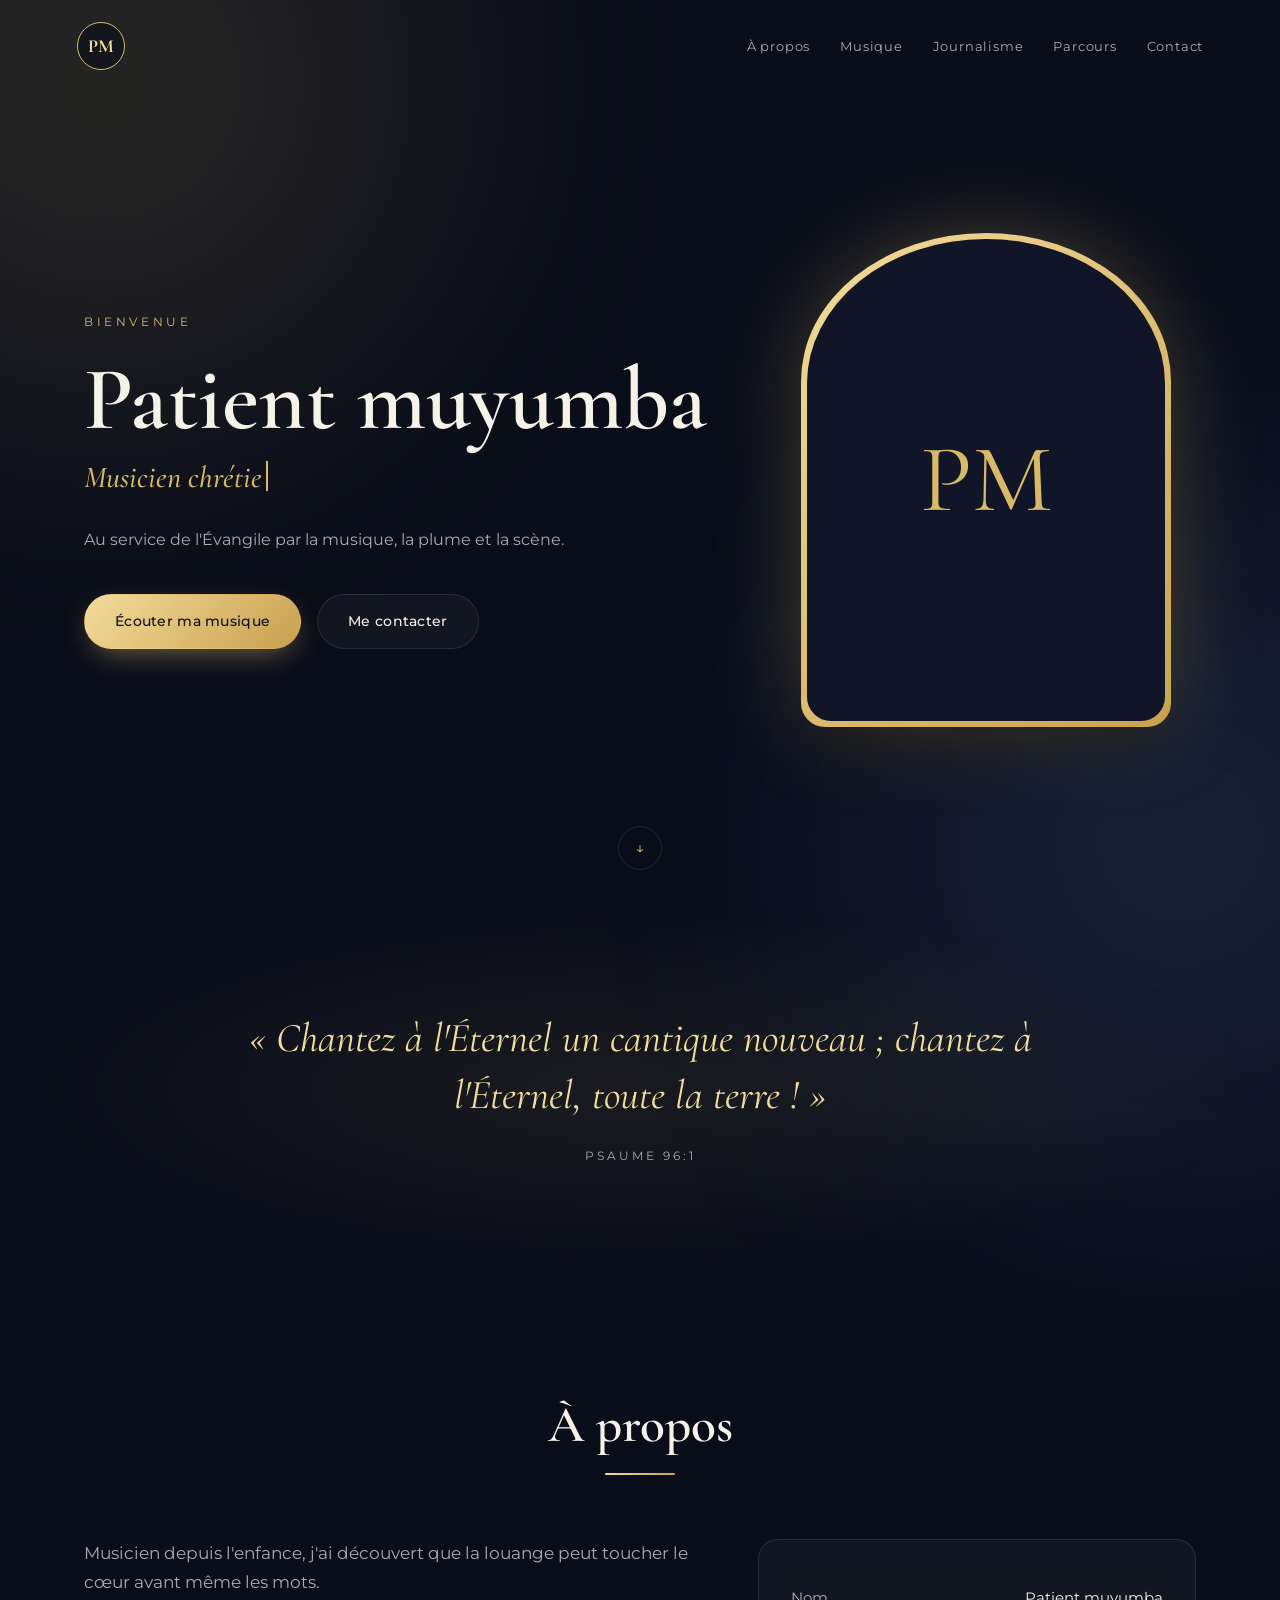
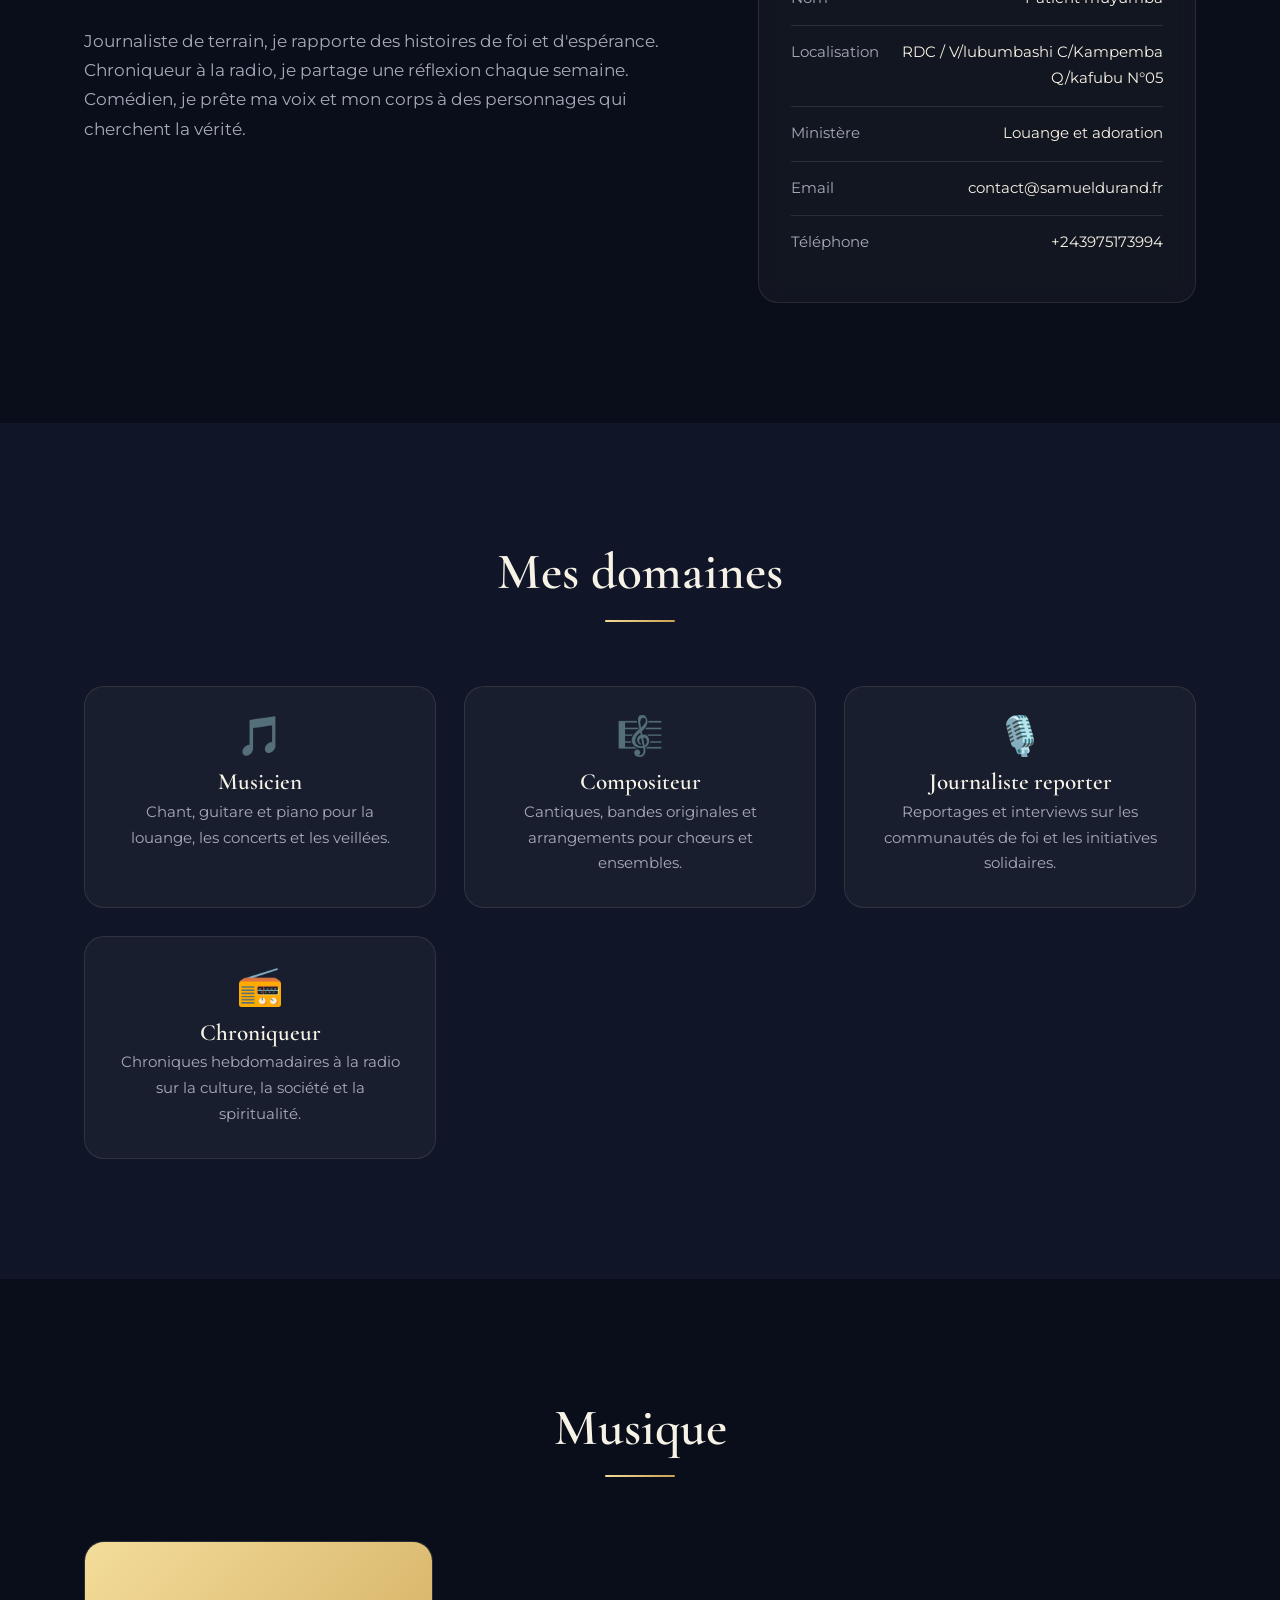
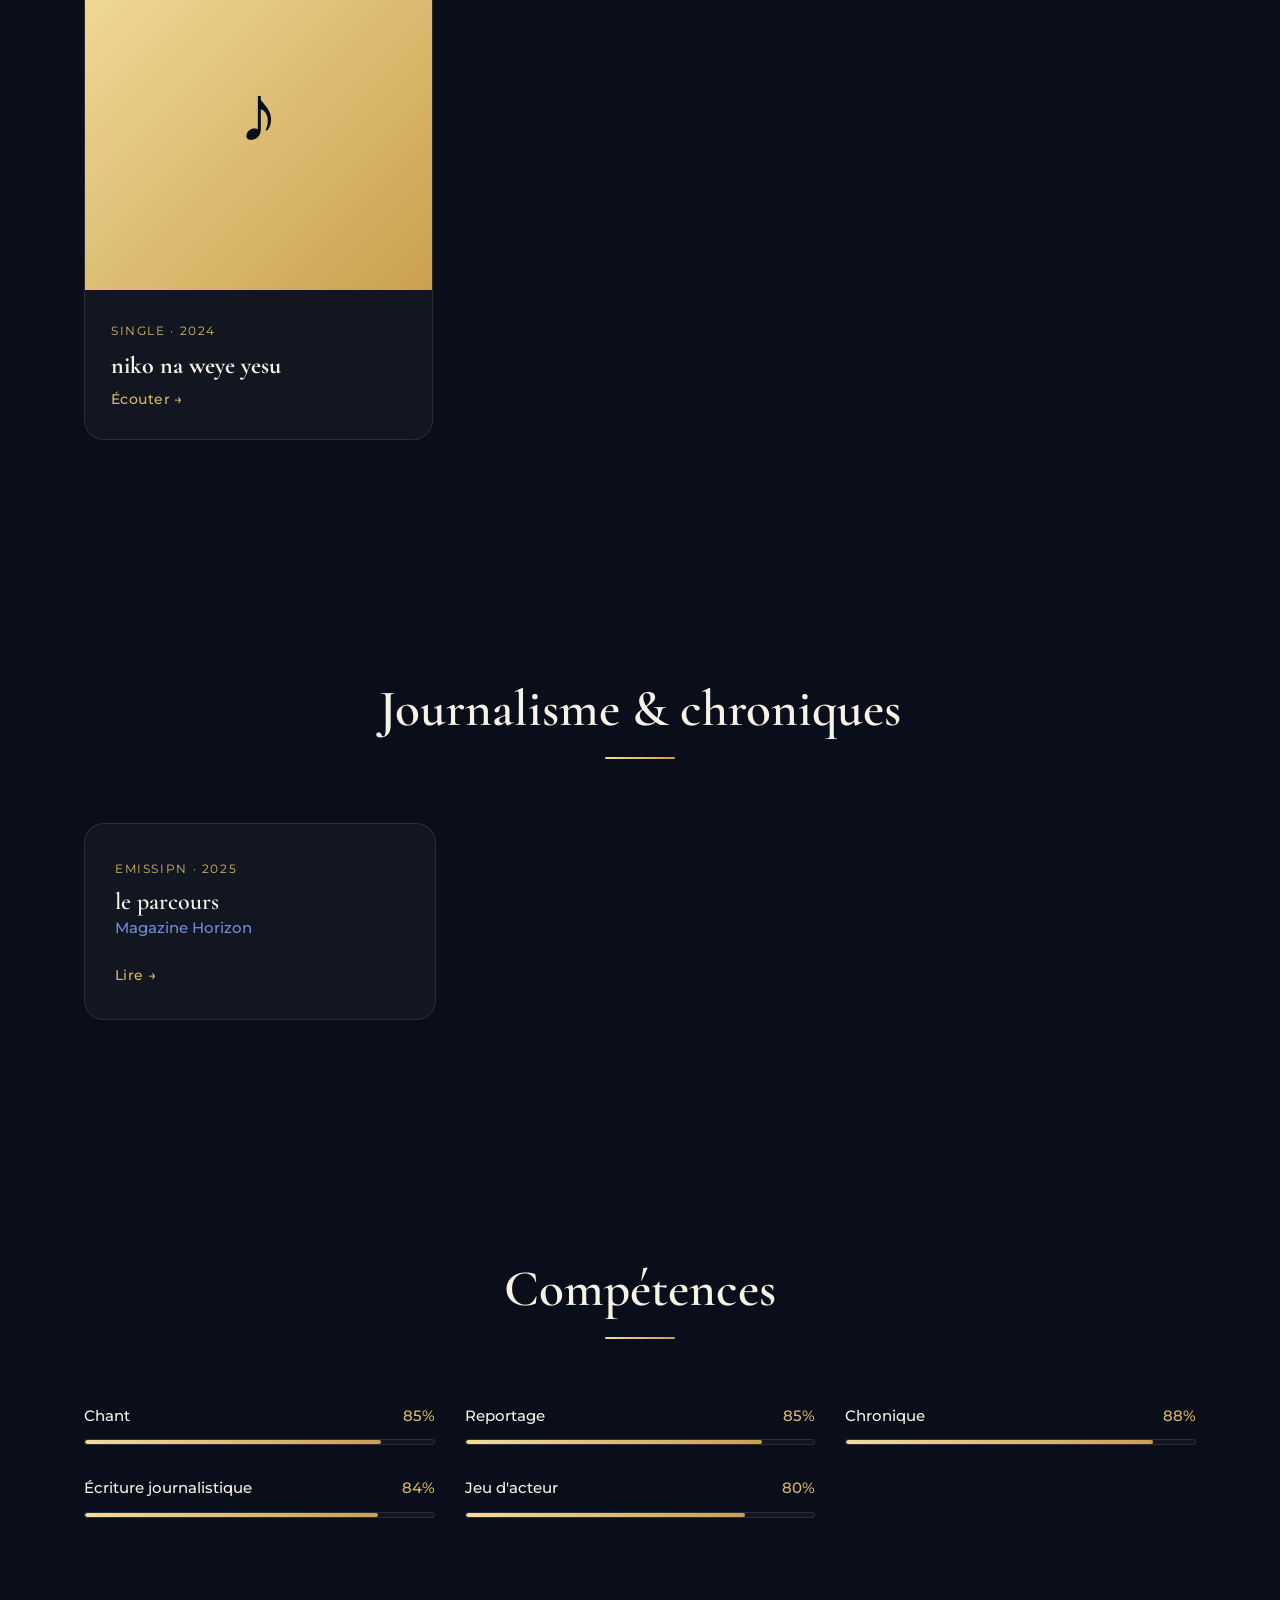
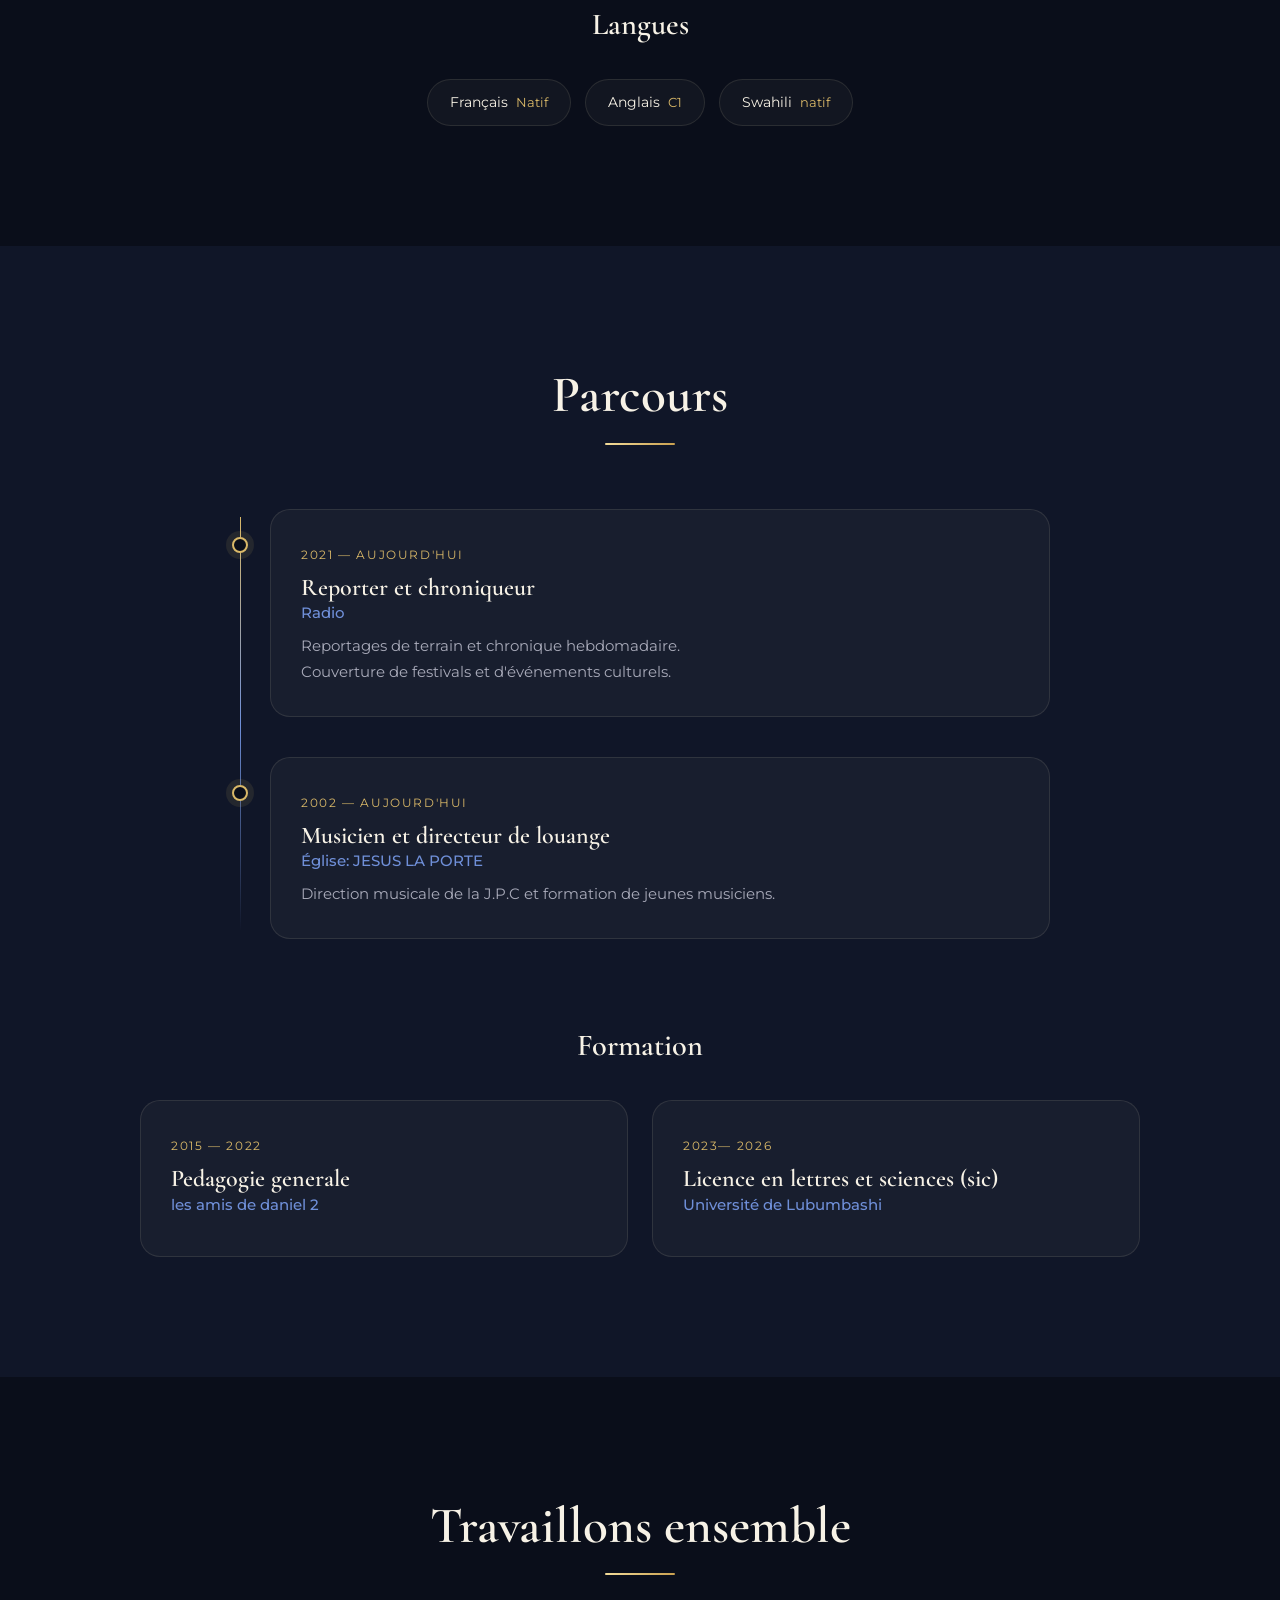
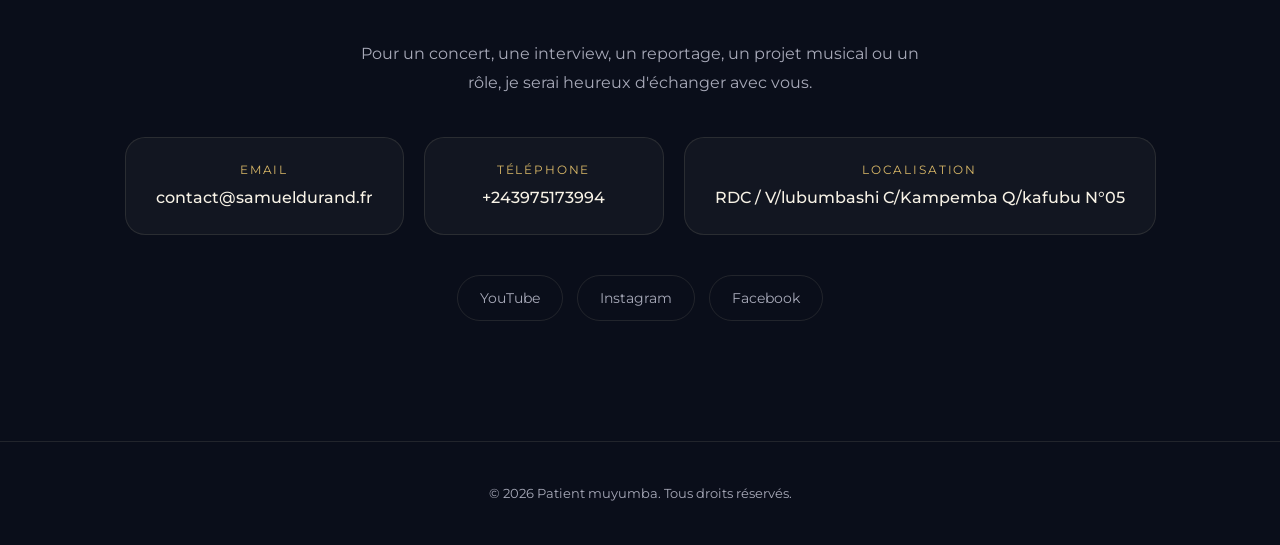
==== index.html @ 28825acd "Rename Iindex.html to index.html" ====
<!DOCTYPE html>
<html lang="fr">
<head>
  <meta charset="UTF-8">
  <meta name="viewport" content="width=device-width, initial-scale=1.0">
  <meta name="description" content="Portfolio — musicien, compositeur, journaliste, chroniqueur et comédien">
  <title>Portfolio</title>
  <link rel="preconnect" href="https://fonts.googleapis.com">
  <link rel="preconnect" href="https://fonts.gstatic.com" crossorigin>
  <link href="https://fonts.googleapis.com/css2?family=Cormorant+Garamond:ital,wght@0,500;0,600;0,700;1,500;1,600&family=Montserrat:wght@300;400;500;600&display=swap" rel="stylesheet">
  <link rel="stylesheet" href="style.css">
</head>
<body>

  <div class="glow g1"></div>
  <div class="glow g2"></div>

  <!-- Navigation -->
  <header class="navbar" id="navbar">
    <a href="#accueil" class="logo" id="logo"></a>
    <nav class="nav-links" id="navLinks">
      <a href="#apropos">À propos</a>
      <a href="#musique">Musique</a>
      <a href="#concerts">Concerts</a>
      <a href="#medias">Journalisme</a>
      <a href="#roles">Cinéma &amp; Théâtre</a>
      <a href="#parcours">Parcours</a>
      <a href="#contact">Contact</a>
    </nav>
    <button class="burger" id="burger" aria-label="Ouvrir le menu"><span></span><span></span></button>
  </header>

  <!-- Accueil -->
  <section class="hero" id="accueil">
    <div class="hero-content reveal">
      <p class="hero-eyebrow">Bienvenue</p>
      <h1 id="heroNom"></h1>
      <h2 class="hero-titre"><span id="heroTitre"></span><span class="cursor"></span></h2>
      <p class="hero-tagline" id="heroTagline"></p>
      <div class="hero-buttons">
        <a href="#musique" class="btn btn-primary">Écouter ma musique</a>
        <a href="#contact" class="btn btn-ghost">Me contacter</a>
        <a id="cvBtn" class="btn btn-ghost" download hidden>Télécharger mon CV</a>
      </div>
    </div>
    <div class="hero-photo reveal" id="heroPhoto"></div>
    <a href="#citation" class="scroll-down" aria-label="Défiler">↓</a>
  </section>

  <!-- Citation -->
  <section class="verse" id="citation">
    <div class="container reveal">
      <p class="verse-text" id="verseText"></p>
      <p class="verse-ref" id="verseRef"></p>
    </div>
  </section>

  <!-- À propos -->
  <section class="section" id="apropos">
    <div class="container">
      <h2 class="section-title reveal">À propos</h2>
      <div class="about-grid">
        <p class="about-text reveal" id="aboutText"></p>
        <div class="about-infos reveal" id="aboutInfos"></div>
      </div>
    </div>
  </section>

  <!-- Domaines -->
  <section class="section alt" id="domaines">
    <div class="container">
      <h2 class="section-title reveal">Mes domaines</h2>
      <div class="grid-cards" id="domainesGrid"></div>
    </div>
  </section>

  <!-- Musique -->
  <section class="section" id="musique">
    <div class="container">
      <h2 class="section-title reveal">Musique</h2>
      <div class="projects-grid" id="albumsGrid"></div>
    </div>
  </section>

  <!-- Concerts -->
  <section class="section alt" id="concerts">
    <div class="container">
      <h2 class="section-title reveal">Concerts &amp; événements</h2>
      <div class="concerts-list" id="concertsList"></div>
    </div>
  </section>

  <!-- Journalisme -->
  <section class="section" id="medias">
    <div class="container">
      <h2 class="section-title reveal">Journalisme &amp; chroniques</h2>
      <div class="grid-cards" id="mediasGrid"></div>
    </div>
  </section>

  <!-- Cinéma & théâtre -->
  <section class="section alt" id="roles">
    <div class="container">
      <h2 class="section-title reveal">Cinéma &amp; théâtre</h2>
      <div class="grid-cards" id="rolesGrid"></div>
    </div>
  </section>

  <!-- Compétences -->
  <section class="section" id="competences">
    <div class="container">
      <h2 class="section-title reveal">Compétences</h2>
      <div class="skills-grid" id="skillsGrid"></div>
      <h3 class="sub-title reveal" id="langTitle">Langues</h3>
      <div class="langues" id="langList"></div>
    </div>
  </section>

  <!-- Parcours -->
  <section class="section alt" id="parcours">
    <div class="container">
      <h2 class="section-title reveal">Parcours</h2>
      <div class="timeline" id="expTimeline"></div>
      <h3 class="sub-title reveal" id="formTitle">Formation</h3>
      <div class="formations" id="formList"></div>
    </div>
  </section>

  <!-- Témoignages -->
  <section class="section" id="temoignages">
    <div class="container">
      <h2 class="section-title reveal">Ils en parlent</h2>
      <div class="quotes" id="quotesGrid"></div>
    </div>
  </section>

  <!-- Contact -->
  <section class="section contact" id="contact">
    <div class="container">
      <h2 class="section-title reveal">Travaillons ensemble</h2>
      <p class="contact-text reveal">Pour un concert, une interview, un reportage, un projet musical ou un rôle, je serai heureux d'échanger avec vous.</p>
      <div class="contact-links reveal" id="contactLinks"></div>
      <div class="socials reveal" id="socialLinks"></div>
    </div>
  </section>

  <footer class="footer"><p id="footerText"></p></footer>

  <script src="data.js"></script>
  <script src="script.js"></script>
</body>
</html>
---- style.css ----
[hidden]{display:none!important}

/* ===== Base ===== */
*{margin:0;padding:0;box-sizing:border-box}

:root{
  --bg:#0a0e1a;
  --bg-2:#101628;
  --surface:rgba(255,248,230,.035);
  --border:rgba(255,240,200,.1);
  --text:#f7f2e6;
  --muted:#a8aab9;
  --gold:#d9b868;
  --gold-2:#f3dc9a;
  --azure:#6f8fd8;
  --grad:linear-gradient(135deg,#f3dc9a,#c9a04f);
  --radius:20px;
  --shadow:0 30px 60px -20px rgba(0,0,0,.7);
  --t:.35s ease;
}

html{scroll-behavior:smooth}
body{
  font-family:'Montserrat',system-ui,sans-serif;
  background:var(--bg);color:var(--text);
  line-height:1.75;font-weight:400;overflow-x:hidden;
  -webkit-font-smoothing:antialiased;
}
h1,h2,h3,h4{font-family:'Cormorant Garamond',serif;font-weight:700;line-height:1.15}
a{color:inherit;text-decoration:none}
img{max-width:100%;display:block}

/* ===== Apparition au scroll ===== */
.reveal{
  opacity:0;transform:translateY(40px);
  transition:opacity .9s cubic-bezier(.22,1,.36,1),transform .9s cubic-bezier(.22,1,.36,1);
}
.reveal.visible{opacity:1;transform:none}

.container{max-width:1160px;margin:0 auto;padding:0 24px}
.section{padding:120px 0;position:relative}
.section.alt{background:var(--bg-2)}
.section-title{
  font-size:clamp(2.2rem,4vw,3.2rem);font-weight:600;
  text-align:center;margin-bottom:64px;
}
.section-title::after{
  content:'';display:block;width:70px;height:2px;
  background:var(--grad);margin:18px auto 0;border-radius:99px;
}
.sub-title{font-size:1.9rem;font-weight:600;margin:90px 0 36px;text-align:center}
.muted{color:var(--muted)}

/* ===== Boutons ===== */
.btn{
  display:inline-flex;align-items:center;gap:8px;
  padding:14px 30px;border-radius:999px;
  font-weight:500;font-size:.9rem;letter-spacing:.02em;
  border:1px solid transparent;cursor:pointer;transition:var(--t);
}
.btn-primary{background:var(--grad);color:#0a0e1a;box-shadow:0 10px 30px -10px rgba(217,184,104,.6)}
.btn-primary:hover{transform:translateY(-3px);box-shadow:0 16px 40px -10px rgba(217,184,104,.8)}
.btn-ghost{border-color:var(--border);background:var(--surface);backdrop-filter:blur(8px)}
.btn-ghost:hover{border-color:var(--gold);color:var(--gold);transform:translateY(-3px)}

/* ===== Lumières de fond ===== */
.glow{
  position:fixed;width:600px;height:600px;border-radius:50%;
  filter:blur(140px);opacity:.16;z-index:-1;pointer-events:none;
  animation:drift 20s ease-in-out infinite alternate;
}
.g1{background:var(--gold);top:-220px;left:-200px}
.g2{background:var(--azure);bottom:-240px;right:-200px;animation-delay:-10s}

/* ===== Navigation ===== */
.navbar{
  position:fixed;top:0;left:0;right:0;z-index:100;
  display:flex;justify-content:space-between;align-items:center;
  padding:22px 6%;transition:var(--t);
}
.navbar.scrolled{
  background:rgba(10,14,26,.88);backdrop-filter:blur(10px);
  padding:14px 6%;border-bottom:1px solid var(--border);
}
.logo{
  width:48px;height:48px;border-radius:50%;
  border:1px solid var(--gold);display:grid;place-items:center;
  font-family:'Cormorant Garamond',serif;font-weight:700;
  color:var(--gold-2);font-size:1.15rem;background:rgba(10,14,26,.6);
}
.nav-links{display:flex;gap:30px}
.nav-links a{
  font-size:.82rem;letter-spacing:.06em;color:var(--muted);position:relative;transition:color var(--t);
}
.nav-links a::after{
  content:'';position:absolute;left:0;bottom:-6px;width:0;height:1px;
  background:var(--grad);transition:width var(--t);
}
.nav-links a:hover,.nav-links a.active{color:var(--text)}
.nav-links a:hover::after,.nav-links a.active::after{width:100%}

.burger{
  display:none;background:none;border:0;cursor:pointer;
  width:30px;height:22px;flex-direction:column;justify-content:space-between;
}
.burger span{display:block;height:2px;background:var(--text);border-radius:2px;transition:var(--t)}
.burger.active span:nth-child(1){transform:translateY(10px) rotate(45deg)}
.burger.active span:nth-child(2){transform:translateY(-10px) rotate(-45deg)}

/* ===== Accueil ===== */
.hero{
  min-height:100vh;max-width:1160px;margin:0 auto;
  padding:140px 24px 80px;
  display:grid;grid-template-columns:1.2fr .8fr;align-items:center;gap:60px;position:relative;
}
.hero-eyebrow{
  color:var(--gold);letter-spacing:.3em;text-transform:uppercase;
  font-size:.75rem;margin-bottom:16px;
}
.hero h1{font-size:clamp(3.2rem,7vw,5.8rem);font-weight:600;margin-bottom:10px}
.hero-titre{
  font-family:'Cormorant Garamond',serif;font-style:italic;font-weight:500;
  font-size:clamp(1.3rem,2.6vw,1.9rem);color:var(--gold);
  min-height:1.4em;margin-bottom:22px;
}
.cursor{
  display:inline-block;width:2px;height:1em;margin-left:4px;
  background:var(--gold);vertical-align:-.15em;animation:blink 1s steps(1) infinite;
}
.hero-tagline{color:var(--muted);max-width:520px;margin-bottom:40px;font-size:1.02rem}
.hero-buttons{display:flex;gap:16px;flex-wrap:wrap}

.hero-photo{display:flex;justify-content:center}
.photo-ring{
  width:min(370px,80vw);aspect-ratio:3/4;
  border-radius:50% 50% 24px 24px / 30% 30% 24px 24px;
  padding:6px;background:var(--grad);
  box-shadow:0 0 90px -10px rgba(217,184,104,.35),var(--shadow);
  animation:float 7s ease-in-out infinite;
}
.photo-ring img,.photo-initials{width:100%;height:100%;border-radius:inherit;object-fit:cover}
.photo-initials{
  background:var(--bg-2);display:grid;place-items:center;
  font-family:'Cormorant Garamond',serif;font-size:6rem;color:var(--gold);
}

.scroll-down{
  position:absolute;bottom:30px;left:50%;transform:translateX(-50%);
  width:44px;height:44px;border:1px solid var(--border);border-radius:50%;
  display:grid;place-items:center;color:var(--gold);animation:bounce 2s infinite;
}

/* ===== Citation ===== */
.verse{
  padding:110px 0;text-align:center;
  background:radial-gradient(ellipse at center,rgba(217,184,104,.08),transparent 70%);
}
.verse-text{
  font-family:'Cormorant Garamond',serif;font-style:italic;
  font-size:clamp(1.7rem,3.2vw,2.6rem);line-height:1.4;
  max-width:820px;margin:0 auto 20px;color:var(--gold-2);
}
.verse-ref{letter-spacing:.25em;text-transform:uppercase;font-size:.75rem;color:var(--muted)}

/* ===== À propos ===== */
.about-grid{display:grid;grid-template-columns:1.4fr 1fr;gap:60px;align-items:start}
.about-text{font-size:1.05rem;color:var(--muted);white-space:pre-line}
.about-infos{
  background:var(--surface);border:1px solid var(--border);
  border-radius:var(--radius);padding:32px;backdrop-filter:blur(10px);
}
.info-row{
  display:flex;justify-content:space-between;gap:16px;
  padding:14px 0;border-bottom:1px solid var(--border);font-size:.92rem;
}
.info-row:last-child{border-bottom:0}
.info-row span:first-child{color:var(--muted)}
.info-row span:last-child{text-align:right;word-break:break-word}

/* ===== Cartes génériques ===== */
.grid-cards{display:grid;grid-template-columns:repeat(auto-fill,minmax(290px,1fr));gap:28px}
.card{
  background:var(--surface);border:1px solid var(--border);
  border-radius:var(--radius);padding:30px;transition:var(--t);overflow:hidden;
}
.card:hover{border-color:rgba(217,184,104,.4);transform:translateY(-4px)}
.card h3{font-size:1.5rem;margin:6px 0 4px;font-weight:600}
.card h4{font-family:'Montserrat',sans-serif;font-weight:500;color:var(--azure);font-size:.92rem;margin-bottom:12px}
.card p{color:var(--muted);white-space:pre-line;font-size:.92rem}
.period{
  display:inline-block;font-size:.72rem;letter-spacing:.14em;
  text-transform:uppercase;color:var(--gold);
}

/* Domaines */
.domain{text-align:center}
.domain .icon{font-size:2.4rem;margin-bottom:14px;line-height:1}
.domain h3{font-size:1.45rem}

/* Médias */
.media-img{margin:-30px -30px 22px;aspect-ratio:16/9;overflow:hidden}
.media-img img{width:100%;height:100%;object-fit:cover;transition:transform .6s ease}
.card:hover .media-img img{transform:scale(1.05)}
.card .project-link{display:inline-block;margin-top:14px}

/* ===== Musique (albums) ===== */
.projects-grid{display:grid;grid-template-columns:repeat(auto-fill,minmax(300px,1fr));gap:32px}
.project-card{
  background:var(--surface);border:1px solid var(--border);
  border-radius:var(--radius);overflow:hidden;transition:var(--t);
}
.project-card:hover{transform:translateY(-8px);box-shadow:var(--shadow);border-color:rgba(217,184,104,.35)}
.project-img{aspect-ratio:1/1;overflow:hidden;background:var(--bg-2)}
.project-img img{width:100%;height:100%;object-fit:cover;transition:transform .6s ease}
.project-card:hover .project-img img{transform:scale(1.06)}
.project-img.placeholder{display:grid;place-items:center;background:var(--grad)}
.project-img.placeholder span{font-family:'Cormorant Garamond',serif;font-size:5rem;color:#0a0e1a}
.project-body{padding:26px}
.project-body h3{font-size:1.5rem;margin:8px 0 6px}
.project-body .muted{font-size:.85rem}
.project-link{color:var(--gold);font-weight:500;font-size:.88rem;letter-spacing:.03em;transition:letter-spacing var(--t)}
.project-link:hover{letter-spacing:.08em}
audio{width:100%;height:44px;margin-top:16px;border-radius:999px;color-scheme:dark}

/* ===== Concerts ===== */
.concerts-list{max-width:860px;margin:0 auto}
.concert{
  display:flex;align-items:center;gap:28px;
  padding:26px 32px;margin-bottom:18px;
  background:var(--surface);border:1px solid var(--border);
  border-radius:var(--radius);transition:var(--t);
}
.concert:hover{border-color:var(--gold);transform:translateX(6px)}
.concert-date{
  min-width:160px;font-family:'Cormorant Garamond',serif;
  font-size:1.5rem;font-weight:600;color:var(--gold);
}
.concert h3{font-size:1.45rem;margin-bottom:2px}
.concert p{font-size:.92rem}

/* ===== Compétences ===== */
.skills-grid{display:grid;grid-template-columns:repeat(auto-fit,minmax(260px,1fr));gap:30px}
.skill-head{display:flex;justify-content:space-between;margin-bottom:10px;font-weight:500;font-size:.95rem}
.skill-head span:last-child{color:var(--gold)}
.skill-bar{height:6px;background:var(--surface);border:1px solid var(--border);border-radius:99px;overflow:hidden}
.skill-bar span{
  display:block;height:100%;width:0;background:var(--grad);border-radius:99px;
  transition:width 1.4s cubic-bezier(.22,1,.36,1) .2s;
}
.skill.visible .skill-bar span{width:var(--w)}

.langues{display:flex;flex-wrap:wrap;justify-content:center;gap:14px}
.chip{
  padding:10px 22px;border:1px solid var(--border);border-radius:999px;
  background:var(--surface);font-size:.9rem;
}
.chip small{color:var(--gold);margin-left:8px;font-size:.8rem}

/* ===== Parcours ===== */
.timeline{position:relative;max-width:820px;margin:0 auto;padding-left:40px}
.timeline::before{
  content:'';position:absolute;left:10px;top:8px;bottom:8px;width:1px;
  background:linear-gradient(var(--gold),var(--azure),transparent);
}
.timeline-item{position:relative;margin-bottom:40px}
.timeline-item .dot{
  position:absolute;left:-38px;top:28px;width:16px;height:16px;border-radius:50%;
  background:var(--bg);border:2px solid var(--gold);
  box-shadow:0 0 0 6px rgba(217,184,104,.1);
}
.formations{display:grid;grid-template-columns:repeat(auto-fit,minmax(300px,1fr));gap:24px;max-width:1000px;margin:0 auto}

/* ===== Témoignages ===== */
.quotes{display:grid;grid-template-columns:repeat(auto-fit,minmax(300px,1fr));gap:28px}
.quote{
  position:relative;padding:44px 34px 30px;
  background:var(--surface);border:1px solid var(--border);border-radius:var(--radius);
}
.quote::before{
  content:'“';position:absolute;top:-6px;left:26px;
  font-family:'Cormorant Garamond',serif;font-size:5.5rem;line-height:1;color:var(--gold);opacity:.6;
}
.quote p{font-family:'Cormorant Garamond',serif;font-style:italic;font-size:1.2rem;line-height:1.5;margin-bottom:16px}
.quote span{color:var(--gold);font-size:.78rem;letter-spacing:.14em;text-transform:uppercase}

/* ===== Contact ===== */
.contact{text-align:center}
.contact-text{color:var(--muted);max-width:580px;margin:0 auto 40px;font-size:1.02rem}
.contact-links{display:flex;justify-content:center;gap:20px;flex-wrap:wrap;margin-bottom:40px}
.contact-item{
  background:var(--surface);border:1px solid var(--border);border-radius:var(--radius);
  padding:22px 30px;min-width:240px;transition:var(--t);
}
.contact-item:hover{border-color:var(--gold);transform:translateY(-4px)}
.ci-label{
  display:block;font-size:.72rem;text-transform:uppercase;
  letter-spacing:.16em;color:var(--gold);margin-bottom:4px;
}
.contact-item a,.contact-item .val{font-weight:500;word-break:break-word}
.socials{display:flex;justify-content:center;gap:14px;flex-wrap:wrap}
.social{
  padding:10px 22px;border-radius:999px;border:1px solid var(--border);
  font-size:.86rem;color:var(--muted);transition:var(--t);
}
.social:hover{color:#0a0e1a;background:var(--grad);border-color:transparent}

.footer{
  text-align:center;padding:40px 24px;border-top:1px solid var(--border);
  color:var(--muted);font-size:.84rem;
}

/* ===== Animations ===== */
@keyframes float{0%,100%{transform:translateY(0)}50%{transform:translateY(-14px)}}
@keyframes drift{to{transform:translate(120px,80px) scale(1.15)}}
@keyframes bounce{0%,100%{transform:translate(-50%,0)}50%{transform:translate(-50%,8px)}}
@keyframes blink{50%{opacity:0}}

/* ===== Responsive ===== */
@media (max-width:900px){
  .hero{grid-template-columns:1fr;text-align:center;padding-top:120px;gap:40px}
  .hero-tagline{margin-left:auto;margin-right:auto}
  .hero-buttons{justify-content:center}
  .about-grid{grid-template-columns:1fr}
  .scroll-down{display:none}
}

@media (max-width:760px){
  .burger{display:flex}
  .nav-links{
    position:fixed;inset:0;background:rgba(10,14,26,.97);
    flex-direction:column;justify-content:center;align-items:center;gap:36px;
    transform:translateX(100%);transition:transform .5s ease;
  }
  .nav-links.open{transform:none}
  .nav-links a{font-size:1.3rem;color:var(--text)}
  .section{padding:90px 0}
  .timeline{padding-left:30px}
  .timeline::before{left:8px}
  .timeline-item .dot{left:-30px}
  .about-infos{padding:24px}
  .card{padding:24px}
  .media-img{margin:-24px -24px 20px}
  .concert{flex-direction:column;align-items:flex-start;gap:8px;padding:24px}
  .concert-date{min-width:0}
}

@media (prefers-reduced-motion:reduce){
  *{animation:none!important;transition:none!important}
  .reveal{opacity:1;transform:none}
}
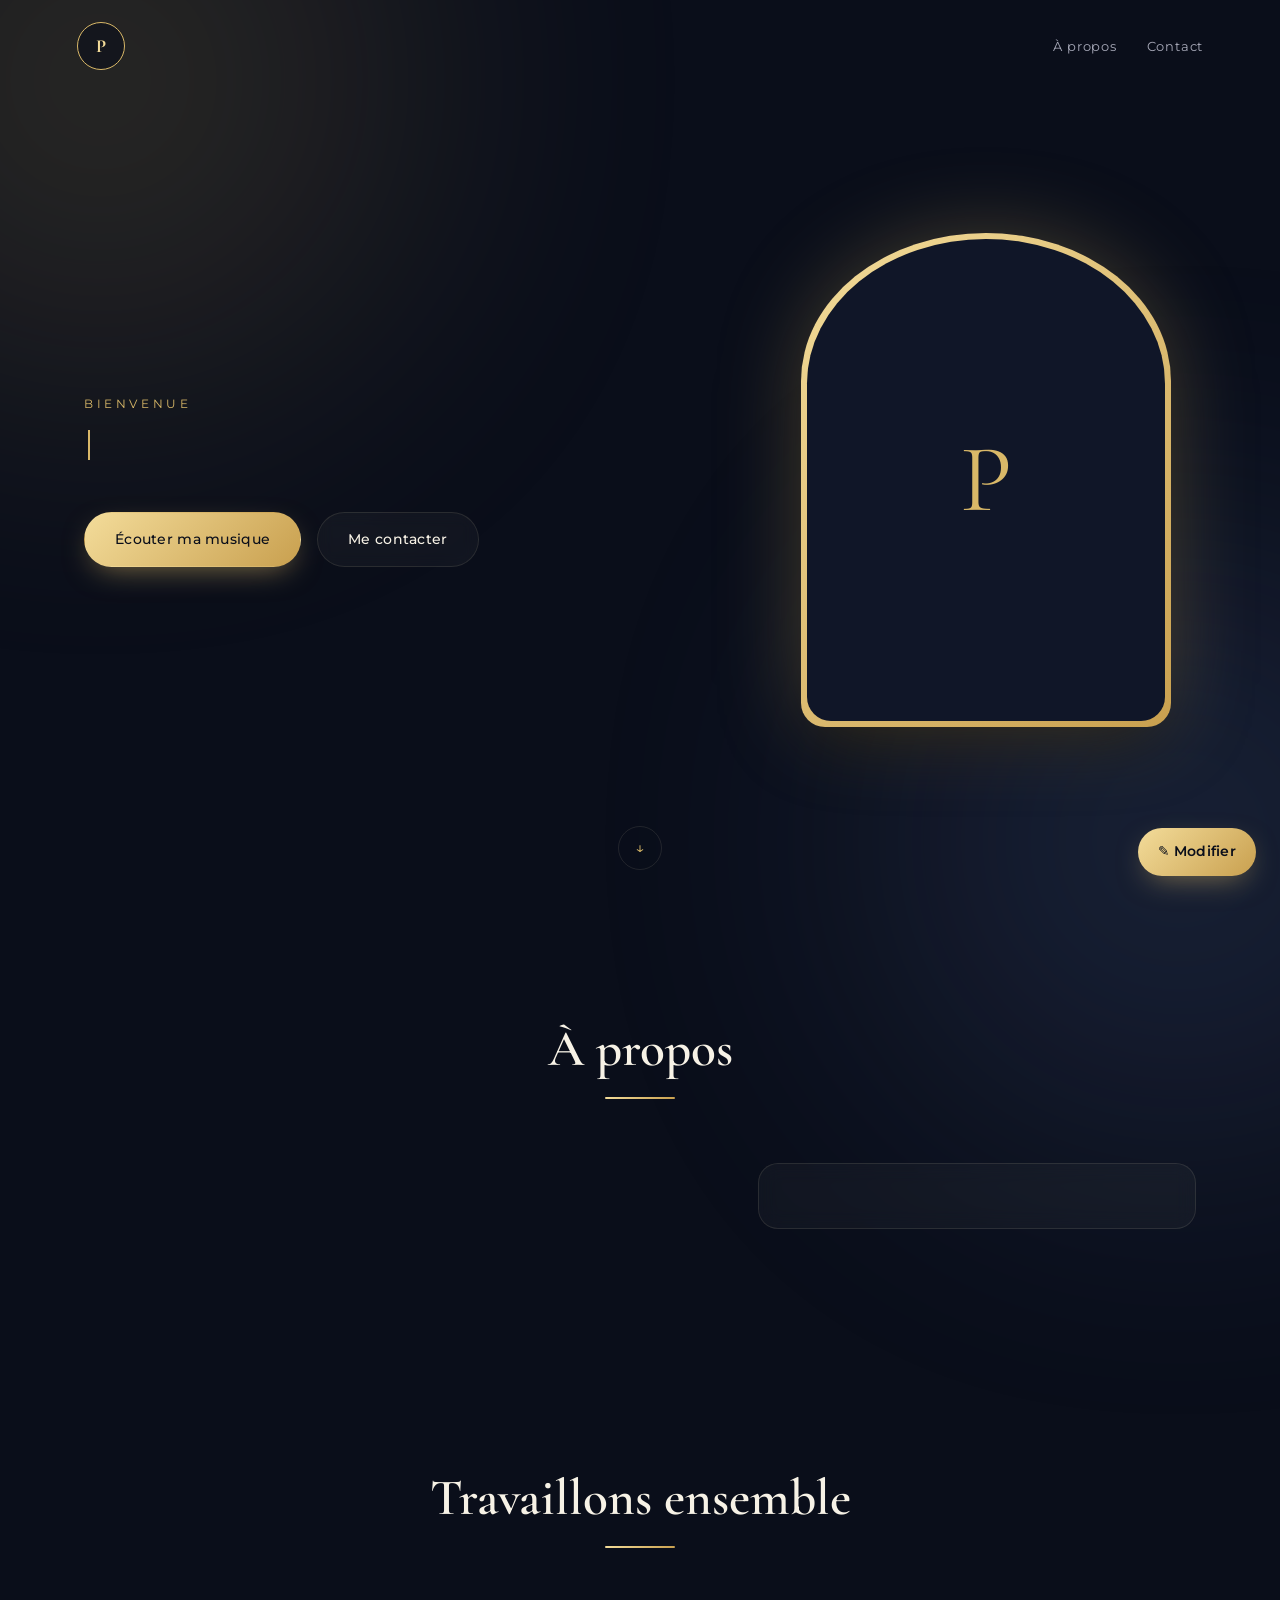
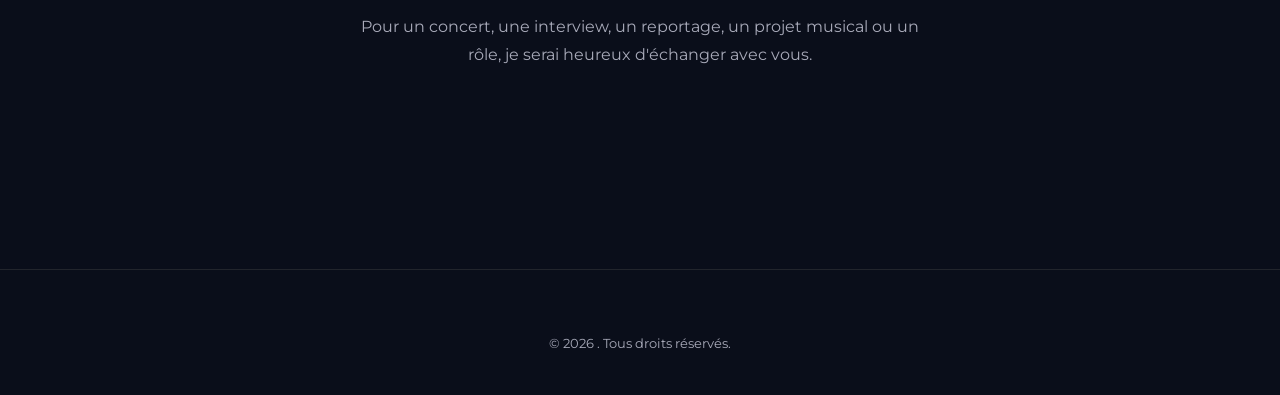
==== commit 6c5f660c: "Update print statement from 'Hello' to 'Goodbye'" ====
--- a/index.html
+++ b/index.html
@@ -3,12 +3,339 @@
 <head>
   <meta charset="UTF-8">
   <meta name="viewport" content="width=device-width, initial-scale=1.0">
-  <meta name="description" content="Portfolio — musicien, compositeur, journaliste, chroniqueur et comédien">
+  <meta name="description" content="Portfolio : musicien, compositeur, journaliste, chroniqueur et comédien">
   <title>Portfolio</title>
   <link rel="preconnect" href="https://fonts.googleapis.com">
   <link rel="preconnect" href="https://fonts.gstatic.com" crossorigin>
   <link href="https://fonts.googleapis.com/css2?family=Cormorant+Garamond:ital,wght@0,500;0,600;0,700;1,500;1,600&family=Montserrat:wght@300;400;500;600&display=swap" rel="stylesheet">
-  <link rel="stylesheet" href="style.css">
+  <style>
+    [hidden]{display:none!important}
+    *{margin:0;padding:0;box-sizing:border-box}
+
+    :root{
+      --bg:#0a0e1a;
+      --bg-2:#101628;
+      --surface:rgba(255,248,230,.035);
+      --border:rgba(255,240,200,.1);
+      --text:#f7f2e6;
+      --muted:#a8aab9;
+      --gold:#d9b868;
+      --gold-2:#f3dc9a;
+      --azure:#6f8fd8;
+      --grad:linear-gradient(135deg,#f3dc9a,#c9a04f);
+      --radius:20px;
+      --shadow:0 30px 60px -20px rgba(0,0,0,.7);
+      --t:.35s ease;
+    }
+
+    html{scroll-behavior:smooth}
+    body{
+      font-family:'Montserrat',system-ui,sans-serif;
+      background:var(--bg);color:var(--text);
+      line-height:1.75;font-weight:400;overflow-x:hidden;
+      -webkit-font-smoothing:antialiased;
+    }
+    h1,h2,h3,h4{font-family:'Cormorant Garamond',serif;font-weight:700;line-height:1.15}
+    a{color:inherit;text-decoration:none}
+    img{max-width:100%;display:block}
+
+    /* Apparition au scroll */
+    .reveal{
+      opacity:0;transform:translateY(40px);
+      transition:opacity .9s cubic-bezier(.22,1,.36,1),transform .9s cubic-bezier(.22,1,.36,1);
+    }
+    .reveal.visible{opacity:1;transform:none}
+
+    .container{max-width:1160px;margin:0 auto;padding:0 24px}
+    .section{padding:120px 0;position:relative}
+    .section.alt{background:var(--bg-2)}
+    .section-title{font-size:clamp(2.2rem,4vw,3.2rem);font-weight:600;text-align:center;margin-bottom:64px}
+    .section-title::after{
+      content:'';display:block;width:70px;height:2px;
+      background:var(--grad);margin:18px auto 0;border-radius:99px;
+    }
+    .sub-title{font-size:1.9rem;font-weight:600;margin:90px 0 36px;text-align:center}
+    .muted{color:var(--muted)}
+
+    /* Boutons */
+    .btn{
+      display:inline-flex;align-items:center;gap:8px;
+      padding:14px 30px;border-radius:999px;
+      font-weight:500;font-size:.9rem;letter-spacing:.02em;
+      border:1px solid transparent;cursor:pointer;transition:var(--t);
+    }
+    .btn-primary{background:var(--grad);color:#0a0e1a;box-shadow:0 10px 30px -10px rgba(217,184,104,.6)}
+    .btn-primary:hover{transform:translateY(-3px);box-shadow:0 16px 40px -10px rgba(217,184,104,.8)}
+    .btn-ghost{border-color:var(--border);background:var(--surface);backdrop-filter:blur(8px);color:var(--text)}
+    .btn-ghost:hover{border-color:var(--gold);color:var(--gold);transform:translateY(-3px)}
+
+    /* Lumières de fond */
+    .glow{
+      position:fixed;width:600px;height:600px;border-radius:50%;
+      filter:blur(140px);opacity:.16;z-index:-1;pointer-events:none;
+      animation:drift 20s ease-in-out infinite alternate;
+    }
+    .g1{background:var(--gold);top:-220px;left:-200px}
+    .g2{background:var(--azure);bottom:-240px;right:-200px;animation-delay:-10s}
+
+    /* Navigation */
+    .navbar{
+      position:fixed;top:0;left:0;right:0;z-index:100;
+      display:flex;justify-content:space-between;align-items:center;
+      padding:22px 6%;transition:var(--t);
+    }
+    .navbar.scrolled{
+      background:rgba(10,14,26,.88);backdrop-filter:blur(10px);
+      padding:14px 6%;border-bottom:1px solid var(--border);
+    }
+    .logo{
+      width:48px;height:48px;border-radius:50%;
+      border:1px solid var(--gold);display:grid;place-items:center;
+      font-family:'Cormorant Garamond',serif;font-weight:700;
+      color:var(--gold-2);font-size:1.15rem;background:rgba(10,14,26,.6);
+    }
+    .nav-links{display:flex;gap:30px}
+    .nav-links a{font-size:.82rem;letter-spacing:.06em;color:var(--muted);position:relative;transition:color var(--t)}
+    .nav-links a::after{
+      content:'';position:absolute;left:0;bottom:-6px;width:0;height:1px;
+      background:var(--grad);transition:width var(--t);
+    }
+    .nav-links a:hover,.nav-links a.active{color:var(--text)}
+    .nav-links a:hover::after,.nav-links a.active::after{width:100%}
+
+    .burger{
+      display:none;background:none;border:0;cursor:pointer;
+      width:30px;height:22px;flex-direction:column;justify-content:space-between;
+    }
+    .burger span{display:block;height:2px;background:var(--text);border-radius:2px;transition:var(--t)}
+    .burger.active span:nth-child(1){transform:translateY(10px) rotate(45deg)}
+    .burger.active span:nth-child(2){transform:translateY(-10px) rotate(-45deg)}
+
+    /* Accueil */
+    .hero{
+      min-height:100vh;max-width:1160px;margin:0 auto;
+      padding:140px 24px 80px;
+      display:grid;grid-template-columns:1.2fr .8fr;align-items:center;gap:60px;position:relative;
+    }
+    .hero-eyebrow{color:var(--gold);letter-spacing:.3em;text-transform:uppercase;font-size:.75rem;margin-bottom:16px}
+    .hero h1{font-size:clamp(3.2rem,7vw,5.8rem);font-weight:600;margin-bottom:10px}
+    .hero-titre{
+      font-family:'Cormorant Garamond',serif;font-style:italic;font-weight:500;
+      font-size:clamp(1.3rem,2.6vw,1.9rem);color:var(--gold);min-height:1.4em;margin-bottom:22px;
+    }
+    .cursor{
+      display:inline-block;width:2px;height:1em;margin-left:4px;
+      background:var(--gold);vertical-align:-.15em;animation:blink 1s steps(1) infinite;
+    }
+    .hero-tagline{color:var(--muted);max-width:520px;margin-bottom:40px;font-size:1.02rem}
+    .hero-buttons{display:flex;gap:16px;flex-wrap:wrap}
+
+    .hero-photo{display:flex;justify-content:center}
+    .photo-ring{
+      width:min(370px,80vw);aspect-ratio:3/4;
+      border-radius:50% 50% 24px 24px / 30% 30% 24px 24px;
+      padding:6px;background:var(--grad);
+      box-shadow:0 0 90px -10px rgba(217,184,104,.35),var(--shadow);
+      animation:float 7s ease-in-out infinite;
+    }
+    .photo-ring img,.photo-initials{width:100%;height:100%;border-radius:inherit;object-fit:cover}
+    .photo-initials{
+      background:var(--bg-2);display:grid;place-items:center;
+      font-family:'Cormorant Garamond',serif;font-size:6rem;color:var(--gold);
+    }
+    .scroll-down{
+      position:absolute;bottom:30px;left:50%;transform:translateX(-50%);
+      width:44px;height:44px;border:1px solid var(--border);border-radius:50%;
+      display:grid;place-items:center;color:var(--gold);animation:bounce 2s infinite;
+    }
+
+    /* Citation */
+    .verse{padding:110px 0;text-align:center;background:radial-gradient(ellipse at center,rgba(217,184,104,.08),transparent 70%)}
+    .verse-text{
+      font-family:'Cormorant Garamond',serif;font-style:italic;
+      font-size:clamp(1.7rem,3.2vw,2.6rem);line-height:1.4;
+      max-width:820px;margin:0 auto 20px;color:var(--gold-2);
+    }
+    .verse-ref{letter-spacing:.25em;text-transform:uppercase;font-size:.75rem;color:var(--muted)}
+
+    /* À propos */
+    .about-grid{display:grid;grid-template-columns:1.4fr 1fr;gap:60px;align-items:start}
+    .about-text{font-size:1.05rem;color:var(--muted);white-space:pre-line}
+    .about-infos{
+      background:var(--surface);border:1px solid var(--border);
+      border-radius:var(--radius);padding:32px;backdrop-filter:blur(10px);
+    }
+    .info-row{display:flex;justify-content:space-between;gap:16px;padding:14px 0;border-bottom:1px solid var(--border);font-size:.92rem}
+    .info-row:last-child{border-bottom:0}
+    .info-row span:first-child{color:var(--muted)}
+    .info-row span:last-child{text-align:right;word-break:break-word}
+
+    /* Cartes */
+    .grid-cards{display:grid;grid-template-columns:repeat(auto-fill,minmax(290px,1fr));gap:28px}
+    .card{
+      background:var(--surface);border:1px solid var(--border);
+      border-radius:var(--radius);padding:30px;transition:var(--t);overflow:hidden;
+    }
+    .card:hover{border-color:rgba(217,184,104,.4);transform:translateY(-4px)}
+    .card h3{font-size:1.5rem;margin:6px 0 4px;font-weight:600}
+    .card h4{font-family:'Montserrat',sans-serif;font-weight:500;color:var(--azure);font-size:.92rem;margin-bottom:12px}
+    .card p{color:var(--muted);white-space:pre-line;font-size:.92rem}
+    .period{display:inline-block;font-size:.72rem;letter-spacing:.14em;text-transform:uppercase;color:var(--gold)}
+    .domain{text-align:center}
+    .domain .icon{font-size:2.4rem;margin-bottom:14px;line-height:1}
+    .domain h3{font-size:1.45rem}
+    .media-img{margin:-30px -30px 22px;aspect-ratio:16/9;overflow:hidden}
+    .media-img img{width:100%;height:100%;object-fit:cover;transition:transform .6s ease}
+    .card:hover .media-img img{transform:scale(1.05)}
+    .card .project-link{display:inline-block;margin-top:14px}
+
+    /* Musique */
+    .projects-grid{display:grid;grid-template-columns:repeat(auto-fill,minmax(300px,1fr));gap:32px}
+    .project-card{background:var(--surface);border:1px solid var(--border);border-radius:var(--radius);overflow:hidden;transition:var(--t)}
+    .project-card:hover{transform:translateY(-8px);box-shadow:var(--shadow);border-color:rgba(217,184,104,.35)}
+    .project-img{aspect-ratio:1/1;overflow:hidden;background:var(--bg-2)}
+    .project-img img{width:100%;height:100%;object-fit:cover;transition:transform .6s ease}
+    .project-card:hover .project-img img{transform:scale(1.06)}
+    .project-img.placeholder{display:grid;place-items:center;background:var(--grad)}
+    .project-img.placeholder span{font-family:'Cormorant Garamond',serif;font-size:5rem;color:#0a0e1a}
+    .project-body{padding:26px}
+    .project-body h3{font-size:1.5rem;margin:8px 0 6px}
+    .project-link{color:var(--gold);font-weight:500;font-size:.88rem;letter-spacing:.03em;transition:letter-spacing var(--t)}
+    .project-link:hover{letter-spacing:.08em}
+    audio{width:100%;height:44px;margin-top:16px;border-radius:999px;color-scheme:dark}
+
+    /* Extrait vidéo */
+    .clip-wrap{max-width:900px;margin:0 auto}
+    .clip-title{font-size:2rem;font-weight:600;text-align:center;margin-top:36px}
+    .clip-player{
+      position:relative;aspect-ratio:16/9;border-radius:var(--radius);overflow:hidden;
+      background:var(--bg-2);border:1px solid var(--border);box-shadow:var(--shadow);
+    }
+    .clip-player iframe,.clip-player video{position:absolute;inset:0;width:100%;height:100%;border:0;background:#000}
+    .clip-desc{text-align:center;color:var(--muted);margin-top:20px;white-space:pre-line}
+
+    /* Concerts */
+    .concerts-list{max-width:860px;margin:0 auto}
+    .concert{
+      display:flex;align-items:center;gap:28px;padding:26px 32px;margin-bottom:18px;
+      background:var(--surface);border:1px solid var(--border);border-radius:var(--radius);transition:var(--t);
+    }
+    .concert:hover{border-color:var(--gold);transform:translateX(6px)}
+    .concert-date{min-width:160px;font-family:'Cormorant Garamond',serif;font-size:1.5rem;font-weight:600;color:var(--gold)}
+    .concert h3{font-size:1.45rem;margin-bottom:2px}
+    .concert p{font-size:.92rem}
+
+    /* Compétences */
+    .skills-grid{display:grid;grid-template-columns:repeat(auto-fit,minmax(260px,1fr));gap:30px}
+    .skill-head{display:flex;justify-content:space-between;margin-bottom:10px;font-weight:500;font-size:.95rem}
+    .skill-head span:last-child{color:var(--gold)}
+    .skill-bar{height:6px;background:var(--surface);border:1px solid var(--border);border-radius:99px;overflow:hidden}
+    .skill-bar span{display:block;height:100%;width:0;background:var(--grad);border-radius:99px;transition:width 1.4s cubic-bezier(.22,1,.36,1) .2s}
+    .skill.visible .skill-bar span{width:var(--w)}
+    .langues{display:flex;flex-wrap:wrap;justify-content:center;gap:14px}
+    .chip{padding:10px 22px;border:1px solid var(--border);border-radius:999px;background:var(--surface);font-size:.9rem}
+    .chip small{color:var(--gold);margin-left:8px;font-size:.8rem}
+
+    /* Parcours */
+    .timeline{position:relative;max-width:820px;margin:0 auto;padding-left:40px}
+    .timeline::before{
+      content:'';position:absolute;left:10px;top:8px;bottom:8px;width:1px;
+      background:linear-gradient(var(--gold),var(--azure),transparent);
+    }
+    .timeline-item{position:relative;margin-bottom:40px}
+    .timeline-item .dot{
+      position:absolute;left:-38px;top:28px;width:16px;height:16px;border-radius:50%;
+      background:var(--bg);border:2px solid var(--gold);box-shadow:0 0 0 6px rgba(217,184,104,.1);
+    }
+    .formations{display:grid;grid-template-columns:repeat(auto-fit,minmax(300px,1fr));gap:24px;max-width:1000px;margin:0 auto}
+
+    /* Témoignages */
+    .quotes{display:grid;grid-template-columns:repeat(auto-fit,minmax(300px,1fr));gap:28px}
+    .quote{position:relative;padding:44px 34px 30px;background:var(--surface);border:1px solid var(--border);border-radius:var(--radius)}
+    .quote::before{
+      content:'“';position:absolute;top:-6px;left:26px;
+      font-family:'Cormorant Garamond',serif;font-size:5.5rem;line-height:1;color:var(--gold);opacity:.6;
+    }
+    .quote p{font-family:'Cormorant Garamond',serif;font-style:italic;font-size:1.2rem;line-height:1.5;margin-bottom:16px}
+    .quote span{color:var(--gold);font-size:.78rem;letter-spacing:.14em;text-transform:uppercase}
+
+    /* Contact et réseaux */
+    .contact{text-align:center}
+    .contact-text{color:var(--muted);max-width:580px;margin:0 auto 40px;font-size:1.02rem}
+    .contact-links{display:flex;justify-content:center;gap:20px;flex-wrap:wrap;margin-bottom:40px}
+    .contact-item{
+      background:var(--surface);border:1px solid var(--border);border-radius:var(--radius);
+      padding:22px 30px;min-width:240px;transition:var(--t);
+    }
+    .contact-item:hover{border-color:var(--gold);transform:translateY(-4px)}
+    .ci-label{display:block;font-size:.72rem;text-transform:uppercase;letter-spacing:.16em;color:var(--gold);margin-bottom:4px}
+    .contact-item a,.contact-item .val{font-weight:500;word-break:break-word}
+
+    .socials{display:flex;justify-content:center;gap:14px;flex-wrap:wrap}
+    .social{
+      display:inline-flex;align-items:center;gap:12px;
+      padding:12px 24px 12px 14px;border-radius:999px;
+      border:1px solid var(--border);background:var(--surface);
+      font-size:.9rem;font-weight:500;color:var(--text);transition:var(--t);
+    }
+    .social-ico{width:28px;height:28px;display:grid;place-items:center;flex-shrink:0}
+    .social-ico svg{width:100%;height:100%;display:block}
+    .social-website .social-ico{color:var(--gold)}
+    .social:hover{transform:translateY(-3px);border-color:var(--gold);box-shadow:0 12px 30px -12px rgba(217,184,104,.5)}
+
+    .footer{text-align:center;padding:40px 24px;border-top:1px solid var(--border);color:var(--muted);font-size:.84rem}
+    #footerSocials{margin-bottom:22px}
+
+    /* Bouton d'accès à l'éditeur */
+    .edit-fab{
+      position:fixed;bottom:24px;right:24px;z-index:150;
+      display:inline-flex;align-items:center;gap:8px;
+      padding:12px 20px;border-radius:999px;
+      background:var(--grad);color:#0a0e1a;
+      font-size:.85rem;font-weight:600;letter-spacing:.02em;
+      box-shadow:0 10px 30px -10px rgba(217,184,104,.6);transition:var(--t);
+    }
+    .edit-fab:hover{transform:translateY(-3px)}
+
+    /* Animations */
+    @keyframes float{0%,100%{transform:translateY(0)}50%{transform:translateY(-14px)}}
+    @keyframes drift{to{transform:translate(120px,80px) scale(1.15)}}
+    @keyframes bounce{0%,100%{transform:translate(-50%,0)}50%{transform:translate(-50%,8px)}}
+    @keyframes blink{50%{opacity:0}}
+
+    /* Responsive */
+    @media (max-width:900px){
+      .hero{grid-template-columns:1fr;text-align:center;padding-top:120px;gap:40px}
+      .hero-tagline{margin-left:auto;margin-right:auto}
+      .hero-buttons{justify-content:center}
+      .about-grid{grid-template-columns:1fr}
+      .scroll-down{display:none}
+    }
+    @media (max-width:760px){
+      .burger{display:flex}
+      .nav-links{
+        position:fixed;inset:0;background:rgba(10,14,26,.97);
+        flex-direction:column;justify-content:center;align-items:center;gap:36px;
+        transform:translateX(100%);transition:transform .5s ease;
+      }
+      .nav-links.open{transform:none}
+      .nav-links a{font-size:1.3rem;color:var(--text)}
+      .section{padding:90px 0}
+      .timeline{padding-left:30px}
+      .timeline::before{left:8px}
+      .timeline-item .dot{left:-30px}
+      .about-infos{padding:24px}
+      .card{padding:24px}
+      .media-img{margin:-24px -24px 20px}
+      .concert{flex-direction:column;align-items:flex-start;gap:8px;padding:24px}
+      .concert-date{min-width:0}
+      .clip-title{font-size:1.6rem}
+    }
+    @media (prefers-reduced-motion:reduce){
+      *{animation:none!important;transition:none!important}
+      .reveal{opacity:1;transform:none}
+    }
+  </style>
 </head>
 <body>
 
@@ -21,6 +348,7 @@
     <nav class="nav-links" id="navLinks">
       <a href="#apropos">À propos</a>
       <a href="#musique">Musique</a>
+      <a href="#clip" hidden>Extrait vidéo</a>
       <a href="#concerts">Concerts</a>
       <a href="#medias">Journalisme</a>
       <a href="#roles">Cinéma &amp; Théâtre</a>
@@ -48,7 +376,7 @@
   </section>
 
   <!-- Citation -->
-  <section class="verse" id="citation">
+  <section class="verse" id="citation" hidden>
     <div class="container reveal">
       <p class="verse-text" id="verseText"></p>
       <p class="verse-ref" id="verseRef"></p>
@@ -67,7 +395,7 @@
   </section>
 
   <!-- Domaines -->
-  <section class="section alt" id="domaines">
+  <section class="section alt" id="domaines" hidden>
     <div class="container">
       <h2 class="section-title reveal">Mes domaines</h2>
       <div class="grid-cards" id="domainesGrid"></div>
@@ -75,15 +403,25 @@
   </section>
 
   <!-- Musique -->
-  <section class="section" id="musique">
+  <section class="section" id="musique" hidden>
     <div class="container">
       <h2 class="section-title reveal">Musique</h2>
       <div class="projects-grid" id="albumsGrid"></div>
     </div>
   </section>
 
+  <!-- Extrait vidéo -->
+  <section class="section" id="clip" hidden>
+    <div class="container clip-wrap">
+      <h2 class="section-title reveal">Extrait vidéo</h2>
+      <div class="clip-player reveal" id="clipPlayer"></div>
+      <h3 class="clip-title reveal" id="clipTitre"></h3>
+      <p class="clip-desc reveal" id="clipDesc"></p>
+    </div>
+  </section>
+
   <!-- Concerts -->
-  <section class="section alt" id="concerts">
+  <section class="section alt" id="concerts" hidden>
     <div class="container">
       <h2 class="section-title reveal">Concerts &amp; événements</h2>
       <div class="concerts-list" id="concertsList"></div>
@@ -91,7 +429,7 @@
   </section>
 
   <!-- Journalisme -->
-  <section class="section" id="medias">
+  <section class="section" id="medias" hidden>
     <div class="container">
       <h2 class="section-title reveal">Journalisme &amp; chroniques</h2>
       <div class="grid-cards" id="mediasGrid"></div>
@@ -99,7 +437,7 @@
   </section>
 
   <!-- Cinéma & théâtre -->
-  <section class="section alt" id="roles">
+  <section class="section alt" id="roles" hidden>
     <div class="container">
       <h2 class="section-title reveal">Cinéma &amp; théâtre</h2>
       <div class="grid-cards" id="rolesGrid"></div>
@@ -107,7 +445,7 @@
   </section>
 
   <!-- Compétences -->
-  <section class="section" id="competences">
+  <section class="section" id="competences" hidden>
     <div class="container">
       <h2 class="section-title reveal">Compétences</h2>
       <div class="skills-grid" id="skillsGrid"></div>
@@ -117,7 +455,7 @@
   </section>
 
   <!-- Parcours -->
-  <section class="section alt" id="parcours">
+  <section class="section alt" id="parcours" hidden>
     <div class="container">
       <h2 class="section-title reveal">Parcours</h2>
       <div class="timeline" id="expTimeline"></div>
@@ -127,7 +465,7 @@
   </section>
 
   <!-- Témoignages -->
-  <section class="section" id="temoignages">
+  <section class="section" id="temoignages" hidden>
     <div class="container">
       <h2 class="section-title reveal">Ils en parlent</h2>
       <div class="quotes" id="quotesGrid"></div>
@@ -144,9 +482,343 @@
     </div>
   </section>
 
-  <footer class="footer"><p id="footerText"></p></footer>
+  <footer class="footer">
+    <div class="socials" id="footerSocials"></div>
+    <p id="footerText"></p>
+  </footer>
+
+  <!-- Accès à l'éditeur -->
+  <a href="editeur.html" class="edit-fab" title="Modifier mes informations">✎ Modifier</a>
 
   <script src="data.js"></script>
-  <script src="script.js"></script>
+  <script>
+    /* ===== Utilitaires (sûrs : ignorent les éléments absents) ===== */
+    const $ = id => document.getElementById(id);
+    const put = (id, html) => { const el = $(id); if (el) el.innerHTML = html; };
+    const txt = (id, t) => { const el = $(id); if (el) el.textContent = t; };
+    const setHidden = (id, hide) => { const el = $(id); if (el) el.hidden = hide; };
+    const esc = (s) => (s == null ? '' : String(s)).replace(/[&<>"']/g, c =>
+      ({ '&': '&amp;', '<': '&lt;', '>': '&gt;', '"': '&quot;', "'": '&#39;' })[c]);
+    const pct = v => Math.min(100, Math.max(0, parseInt(v, 10) || 0));
+    const initialesDe = nom => (nom || 'P').split(/\s+/).filter(Boolean)
+      .map(w => w[0]).slice(0, 2).join('').toUpperCase();
+    const KEY = 'portfolio-draft-musicien';
+
+    /* ===== Démarrage ===== */
+    document.addEventListener('DOMContentLoaded', () => {
+      try {
+        renderAll(getData());
+      } catch (e) {
+        console.error('Erreur lors de l\'affichage du portfolio :', e);
+      }
+      // Ces deux fonctions s'exécutent même si l'affichage a rencontré une erreur
+      initNav();
+      initReveal();
+      initPlayers();
+    });
+
+    // Si l'URL contient ?preview=1, on affiche le brouillon de l'éditeur
+    function getData() {
+      if (new URLSearchParams(location.search).has('preview')) {
+        try {
+          const draft = localStorage.getItem(KEY);
+          if (draft) return JSON.parse(draft);
+        } catch (e) { console.warn('Brouillon illisible', e); }
+      }
+      return typeof PORTFOLIO_DATA !== 'undefined' ? PORTFOLIO_DATA : {};
+    }
+
+    // Affiche ou masque une section et son lien de menu
+    function show(id, visible) {
+      setHidden(id, !visible);
+      document.querySelectorAll(`.nav-links a[href="#${id}"]`).forEach(a => a.hidden = !visible);
+    }
+
+    const periodeTag = (type, extra) =>
+      `<span class="period">${esc(type)}${extra ? ' · ' + esc(extra) : ''}</span>`;
+
+    /* ===== Icônes officielles des réseaux ===== */
+    const ICONES = {
+      youtube: `<svg viewBox="0 0 24 24" aria-hidden="true"><path fill="#FF0000" d="M23.5 6.2a3 3 0 0 0-2.1-2.1C19.5 3.6 12 3.6 12 3.6s-7.5 0-9.4.5A3 3 0 0 0 .5 6.2 31 31 0 0 0 0 12a31 31 0 0 0 .5 5.8 3 3 0 0 0 2.1 2.1c1.9.5 9.4.5 9.4.5s7.5 0 9.4-.5a3 3 0 0 0 2.1-2.1A31 31 0 0 0 24 12a31 31 0 0 0-.5-5.8z"/><path fill="#fff" d="M9.6 15.6V8.4L15.8 12z"/></svg>`,
+      instagram: `<svg viewBox="0 0 24 24" aria-hidden="true"><defs><linearGradient id="igGrad" x1="0" y1="1" x2="1" y2="0"><stop offset="0" stop-color="#feda75"/><stop offset=".35" stop-color="#fa7e1e"/><stop offset=".6" stop-color="#d62976"/><stop offset="1" stop-color="#4f5bd5"/></linearGradient></defs><rect x="2" y="2" width="20" height="20" rx="6" fill="url(#igGrad)"/><circle cx="12" cy="12" r="4.6" fill="none" stroke="#fff" stroke-width="2"/><circle cx="17.3" cy="6.7" r="1.3" fill="#fff"/></svg>`,
+      facebook: `<svg viewBox="0 0 24 24" aria-hidden="true"><circle cx="12" cy="12" r="12" fill="#1877F2"/><path fill="#fff" d="M16.7 15.5l.5-3.3h-3.2V10c0-.9.4-1.8 1.9-1.8h1.5V5.4s-1.4-.2-2.7-.2c-2.7 0-4.5 1.6-4.5 4.6v2.7H7v3.3h3.1V24h3.8v-8.5z"/></svg>`,
+      spotify: `<svg viewBox="0 0 24 24" aria-hidden="true"><circle cx="12" cy="12" r="12" fill="#1DB954"/><g fill="none" stroke="#0a0e1a" stroke-width="2" stroke-linecap="round"><path d="M5.5 9.5c4-1.3 9.5-1 13 1"/><path d="M6.5 13c3.5-1 8-.7 11 1"/><path d="M7.5 16.2c2.8-.8 6-.5 8.5.9"/></g></svg>`,
+      website: `<svg viewBox="0 0 24 24" aria-hidden="true" fill="none" stroke="currentColor" stroke-width="1.6"><circle cx="12" cy="12" r="9"/><ellipse cx="12" cy="12" rx="4" ry="9"/><path d="M3 12h18"/></svg>`
+    };
+
+    const RESEAUX = [
+      ['youtube', 'YouTube'],
+      ['instagram', 'Instagram'],
+      ['facebook', 'Facebook'],
+      ['spotify', 'Spotify'],
+      ['website', 'Site web']
+    ];
+
+    // Ajoute https:// si l'adresse n'en a pas
+    const lienComplet = u => /^(https?:\/\/|mailto:|tel:)/i.test(u) ? u : 'https://' + u;
+
+    // Boutons des réseaux : section Contact et pied de page
+    function renderSocials(soc) {
+      const html = RESEAUX
+        .filter(([k]) => soc[k])
+        .map(([k, label]) => `
+          <a class="social social-${k}" href="${esc(lienComplet(soc[k]))}" target="_blank" rel="noopener noreferrer" title="${label}">
+            <span class="social-ico">${ICONES[k]}</span>
+            <span>${label}</span>
+          </a>`).join('');
+      put('socialLinks', html);
+      put('footerSocials', html);
+    }
+
+    // Identifiant d'une vidéo YouTube (watch, youtu.be, shorts, embed)
+    function youtubeId(url = '') {
+      const m = url.match(/(?:youtu\.be\/|youtube\.com\/(?:watch\?v=|embed\/|shorts\/))([\w-]{11})/);
+      return m ? m[1] : '';
+    }
+
+    // Extrait vidéo : YouTube si lien YouTube, sinon fichier local
+    function renderClip(c) {
+      const ok = !!c.video;
+      show('clip', ok);
+      if (!ok) { put('clipPlayer', ''); return; }
+      const yt = youtubeId(c.video);
+      put('clipPlayer', yt
+        ? `<iframe src="https://www.youtube-nocookie.com/embed/${yt}" title="${esc(c.titre || 'Extrait vidéo')}" allow="accelerometer; encrypted-media; gyroscope; picture-in-picture" allowfullscreen loading="lazy"></iframe>`
+        : `<video controls playsinline preload="metadata" ${c.poster ? `poster="${esc(c.poster)}"` : ''} src="${esc(c.video)}"></video>`);
+      txt('clipTitre', c.titre || '');
+      setHidden('clipTitre', !c.titre);
+      txt('clipDesc', c.description || '');
+    }
+
+    /* ===== Rendu du contenu ===== */
+    function renderAll(data) {
+      const d = data || {};
+      const p = d.personal || {};
+      const initiales = initialesDe(p.nom);
+
+      document.title = `${p.nom || 'Portfolio'}${p.titre ? ' — ' + p.titre.split('|')[0].trim() : ''}`;
+      txt('logo', initiales);
+
+      // Accueil
+      txt('heroNom', p.nom || '');
+      txt('heroTagline', p.tagline || '');
+      const roles = (p.titre || '').split('|').map(s => s.trim()).filter(Boolean);
+      if ($('heroTitre')) typeRoles(roles, $('heroTitre'));
+
+      const cv = $('cvBtn');
+      if (cv) { cv.hidden = !p.cv; if (p.cv) cv.href = p.cv; }
+
+      put('heroPhoto', `
+        <div class="photo-ring">
+          ${p.photo
+            ? `<img src="${esc(p.photo)}" alt="${esc(p.nom)}">`
+            : `<div class="photo-initials">${esc(initiales)}</div>`}
+        </div>`);
+
+      // Citation
+      const cit = d.citation || {};
+      show('citation', !!cit.texte);
+      txt('verseText', cit.texte ? `« ${cit.texte} »` : '');
+      txt('verseRef', cit.reference || '');
+
+      // À propos
+      txt('aboutText', d.about || '');
+      put('aboutInfos', [
+        ['Nom', p.nom], ['Localisation', p.localisation], ['Ministère', p.ministere],
+        ['Email', p.email], ['Téléphone', p.telephone]
+      ].filter(([, v]) => v)
+       .map(([k, v]) => `<div class="info-row"><span>${k}</span><span>${esc(v)}</span></div>`)
+       .join(''));
+
+      // Domaines
+      const dom = d.domaines || [];
+      show('domaines', dom.length > 0);
+      put('domainesGrid', dom.map(x => `
+        <article class="card domain reveal">
+          <div class="icon">${esc(x.icone || '✦')}</div>
+          <h3>${esc(x.titre)}</h3>
+          <p>${esc(x.description)}</p>
+        </article>`).join(''));
+
+      // Musique
+      const albums = d.albums || [];
+      show('musique', albums.length > 0);
+      put('albumsGrid', albums.map(a => `
+        <article class="project-card reveal">
+          ${a.pochette
+            ? `<div class="project-img"><img src="${esc(a.pochette)}" alt="${esc(a.titre)}" loading="lazy"></div>`
+            : `<div class="project-img placeholder"><span>♪</span></div>`}
+          <div class="project-body">
+            ${periodeTag(a.type, a.annee)}
+            <h3>${esc(a.titre)}</h3>
+            ${a.audio ? `<audio controls preload="none" src="${esc(a.audio)}"></audio>` : ''}
+            ${a.lien ? `<a class="project-link" href="${esc(lienComplet(a.lien))}" target="_blank" rel="noopener">Écouter →</a>` : ''}
+          </div>
+        </article>`).join(''));
+
+      // Extrait vidéo
+      renderClip(d.clip || {});
+
+      // Concerts
+      const concerts = d.concerts || [];
+      show('concerts', concerts.length > 0);
+      put('concertsList', concerts.map(x => `
+        <article class="concert reveal">
+          <div class="concert-date">${esc(x.date)}</div>
+          <div>
+            <h3>${esc(x.evenement)}</h3>
+            <p class="muted">${esc(x.lieu)}</p>
+          </div>
+        </article>`).join(''));
+
+      // Journalisme
+      const medias = d.medias || [];
+      show('medias', medias.length > 0);
+      put('mediasGrid', medias.map(m => `
+        <article class="card reveal">
+          ${m.image ? `<div class="media-img"><img src="${esc(m.image)}" alt="${esc(m.titre)}" loading="lazy"></div>` : ''}
+          ${periodeTag(m.type, m.date)}
+          <h3>${esc(m.titre)}</h3>
+          <h4>${esc(m.media)}</h4>
+          ${m.lien ? `<a class="project-link" href="${esc(lienComplet(m.lien))}" target="_blank" rel="noopener">Lire →</a>` : ''}
+        </article>`).join(''));
+
+      // Cinéma & théâtre
+      const roles2 = d.roles || [];
+      show('roles', roles2.length > 0);
+      put('rolesGrid', roles2.map(r => `
+        <article class="card reveal">
+          ${periodeTag(r.type, r.annee)}
+          <h3>${esc(r.titre)}</h3>
+          <h4>${esc(r.production)}</h4>
+          ${r.lien ? `<a class="project-link" href="${esc(lienComplet(r.lien))}" target="_blank" rel="noopener">Voir →</a>` : ''}
+        </article>`).join(''));
+
+      // Compétences et langues
+      const skills = d.skills || [];
+      const langues = d.langues || [];
+      show('competences', skills.length > 0 || langues.length > 0);
+      put('skillsGrid', skills.map(s => {
+        const n = pct(s.niveau);
+        return `
+          <div class="skill reveal">
+            <div class="skill-head"><span>${esc(s.nom)}</span><span>${n}%</span></div>
+            <div class="skill-bar"><span style="--w:${n}%"></span></div>
+          </div>`;
+      }).join(''));
+      setHidden('langTitle', langues.length === 0);
+      put('langList', langues.map(l =>
+        `<span class="chip">${esc(l.nom)}${l.niveau ? `<small>${esc(l.niveau)}</small>` : ''}</span>`
+      ).join(''));
+
+      // Parcours
+      const exp = d.experiences || [];
+      const form = d.formations || [];
+      show('parcours', exp.length > 0 || form.length > 0);
+      put('expTimeline', exp.map(x => `
+        <article class="timeline-item reveal">
+          <span class="dot"></span>
+          <div class="card">
+            <span class="period">${esc(x.periode)}</span>
+            <h3>${esc(x.poste)}</h3>
+            <h4>${esc(x.entreprise)}</h4>
+            <p>${esc(x.description)}</p>
+          </div>
+        </article>`).join(''));
+      setHidden('formTitle', form.length === 0);
+      put('formList', form.map(f => `
+        <article class="card reveal">
+          <span class="period">${esc(f.periode)}</span>
+          <h3>${esc(f.diplome)}</h3>
+          <h4>${esc(f.etablissement)}</h4>
+        </article>`).join(''));
+
+      // Témoignages
+      const temoins = d.temoignages || [];
+      show('temoignages', temoins.length > 0);
+      put('quotesGrid', temoins.map(t => `
+        <article class="quote reveal">
+          <p>${esc(t.texte)}</p>
+          <span>${esc(t.auteur)}</span>
+        </article>`).join(''));
+
+      // Contact
+      put('contactLinks', [
+        p.email && `<div class="contact-item"><span class="ci-label">Email</span><a href="mailto:${esc(p.email)}">${esc(p.email)}</a></div>`,
+        p.telephone && `<div class="contact-item"><span class="ci-label">Téléphone</span><a href="tel:${esc(p.telephone)}">${esc(p.telephone)}</a></div>`,
+        p.localisation && `<div class="contact-item"><span class="ci-label">Localisation</span><span class="val">${esc(p.localisation)}</span></div>`
+      ].filter(Boolean).join(''));
+
+      // Réseaux (contact et pied de page)
+      renderSocials(d.socials || {});
+
+      txt('footerText', `© ${new Date().getFullYear()} ${p.nom || ''}. Tous droits réservés.`);
+    }
+
+    /* ===== Effet machine à écrire ===== */
+    function typeRoles(roles, el) {
+      if (!roles.length) return;
+      let i = 0, j = 0, deleting = false;
+      (function tick() {
+        const word = roles[i % roles.length];
+        el.textContent = word.slice(0, j);
+        if (!deleting && j < word.length) { j++; setTimeout(tick, 90); }
+        else if (!deleting) { deleting = true; setTimeout(tick, 1600); }
+        else if (j > 0) { j--; setTimeout(tick, 40); }
+        else { deleting = false; i++; setTimeout(tick, 300); }
+      })();
+    }
+
+    /* ===== Navigation ===== */
+    function initNav() {
+      const navbar = $('navbar'), links = $('navLinks'), burger = $('burger');
+      if (!navbar || !links || !burger) return;
+      const liens = links.querySelectorAll('a');
+
+      window.addEventListener('scroll', () => {
+        navbar.classList.toggle('scrolled', window.scrollY > 50);
+      }, { passive: true });
+
+      burger.addEventListener('click', () => {
+        links.classList.toggle('open');
+        burger.classList.toggle('active');
+      });
+      liens.forEach(a => a.addEventListener('click', () => {
+        links.classList.remove('open');
+        burger.classList.remove('active');
+      }));
+
+      // Surligne le lien de la section visible
+      const io = new IntersectionObserver(entries => {
+        entries.forEach(e => {
+          if (e.isIntersecting) {
+            liens.forEach(a => a.classList.toggle('active', a.getAttribute('href') === '#' + e.target.id));
+          }
+        });
+      }, { rootMargin: '-45% 0px -50% 0px' });
+      document.querySelectorAll('section[id]').forEach(s => io.observe(s));
+    }
+
+    /* ===== Apparition au scroll ===== */
+    function initReveal() {
+      const io = new IntersectionObserver(entries => {
+        entries.forEach(e => {
+          if (e.isIntersecting) {
+            e.target.classList.add('visible');
+            io.unobserve(e.target);
+          }
+        });
+      }, { threshold: 0.12 });
+      document.querySelectorAll('.reveal').forEach(el => io.observe(el));
+    }
+
+    /* ===== Un seul extrait audio à la fois ===== */
+    function initPlayers() {
+      const audios = document.querySelectorAll('audio');
+      audios.forEach(a => a.addEventListener('play', () =>
+        audios.forEach(o => { if (o !== a) o.pause(); })
+      ));
+    }
+  </script>
 </body>
 </html>
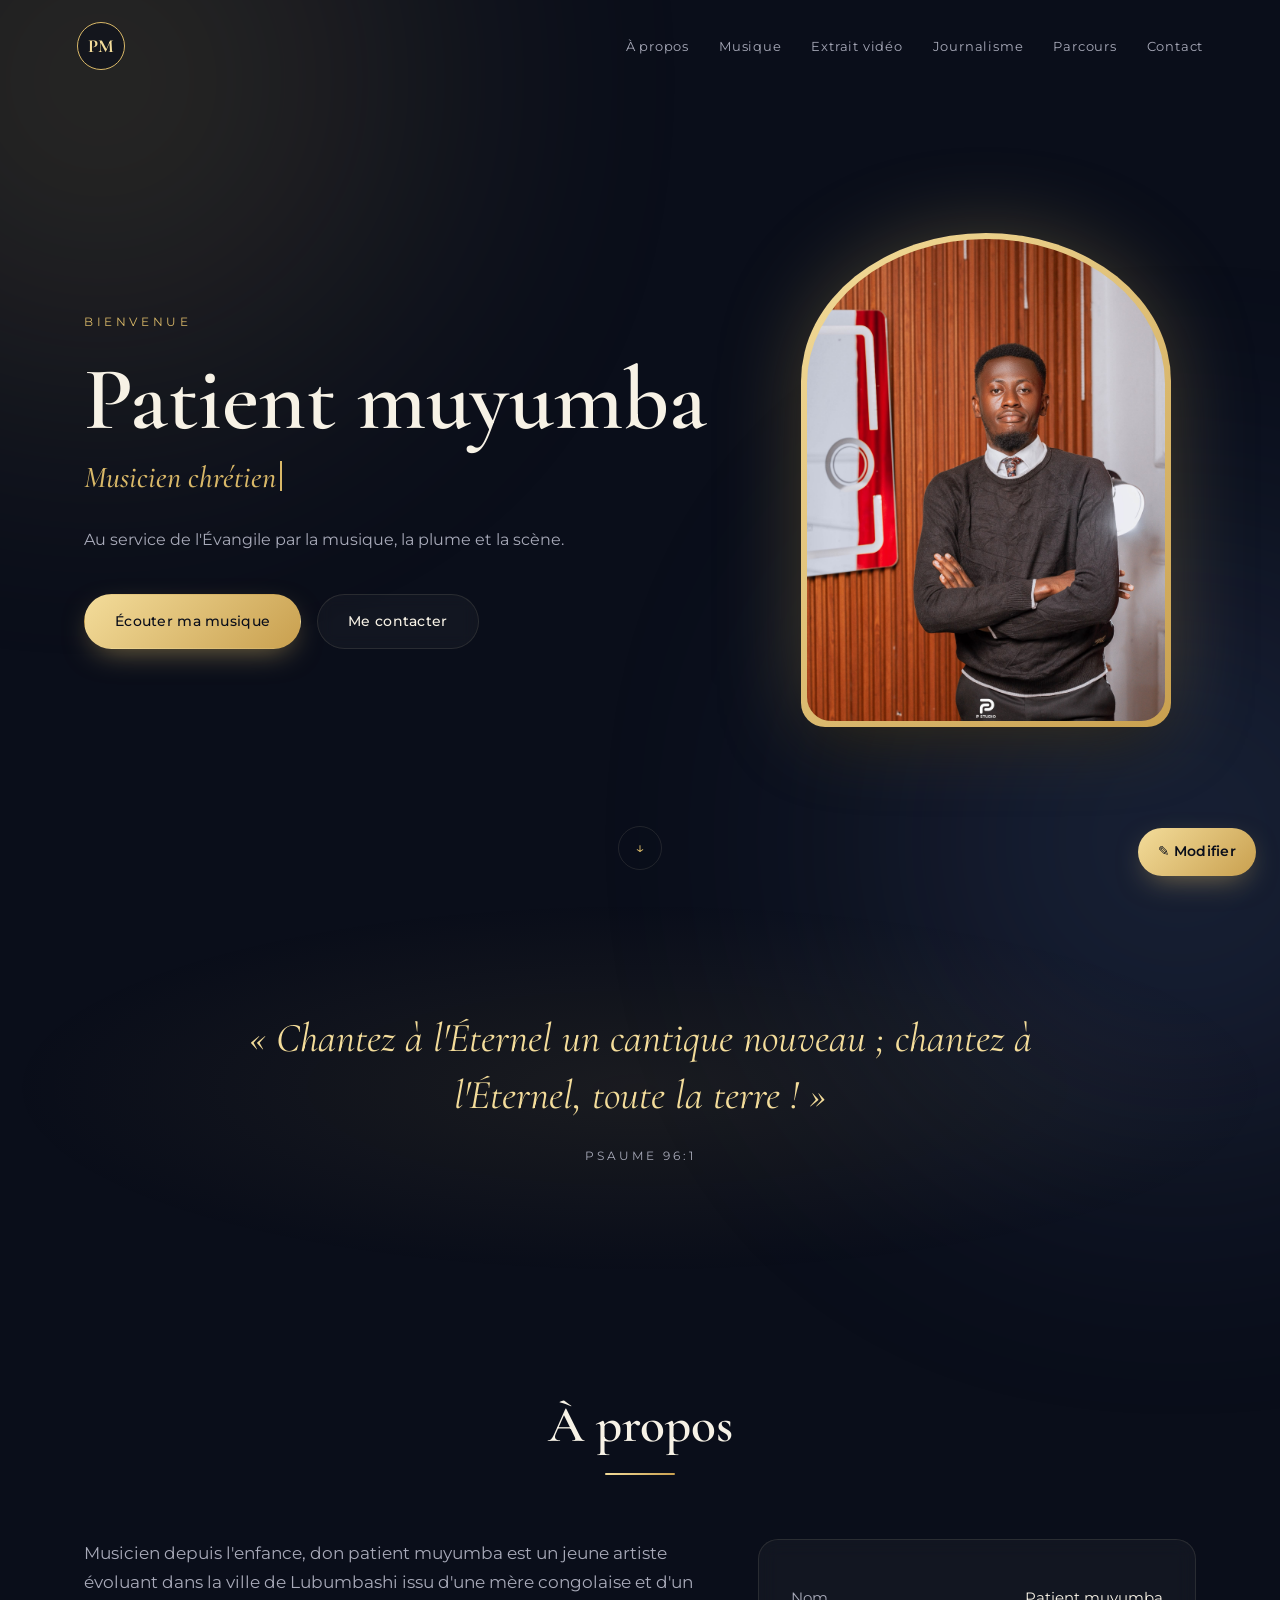
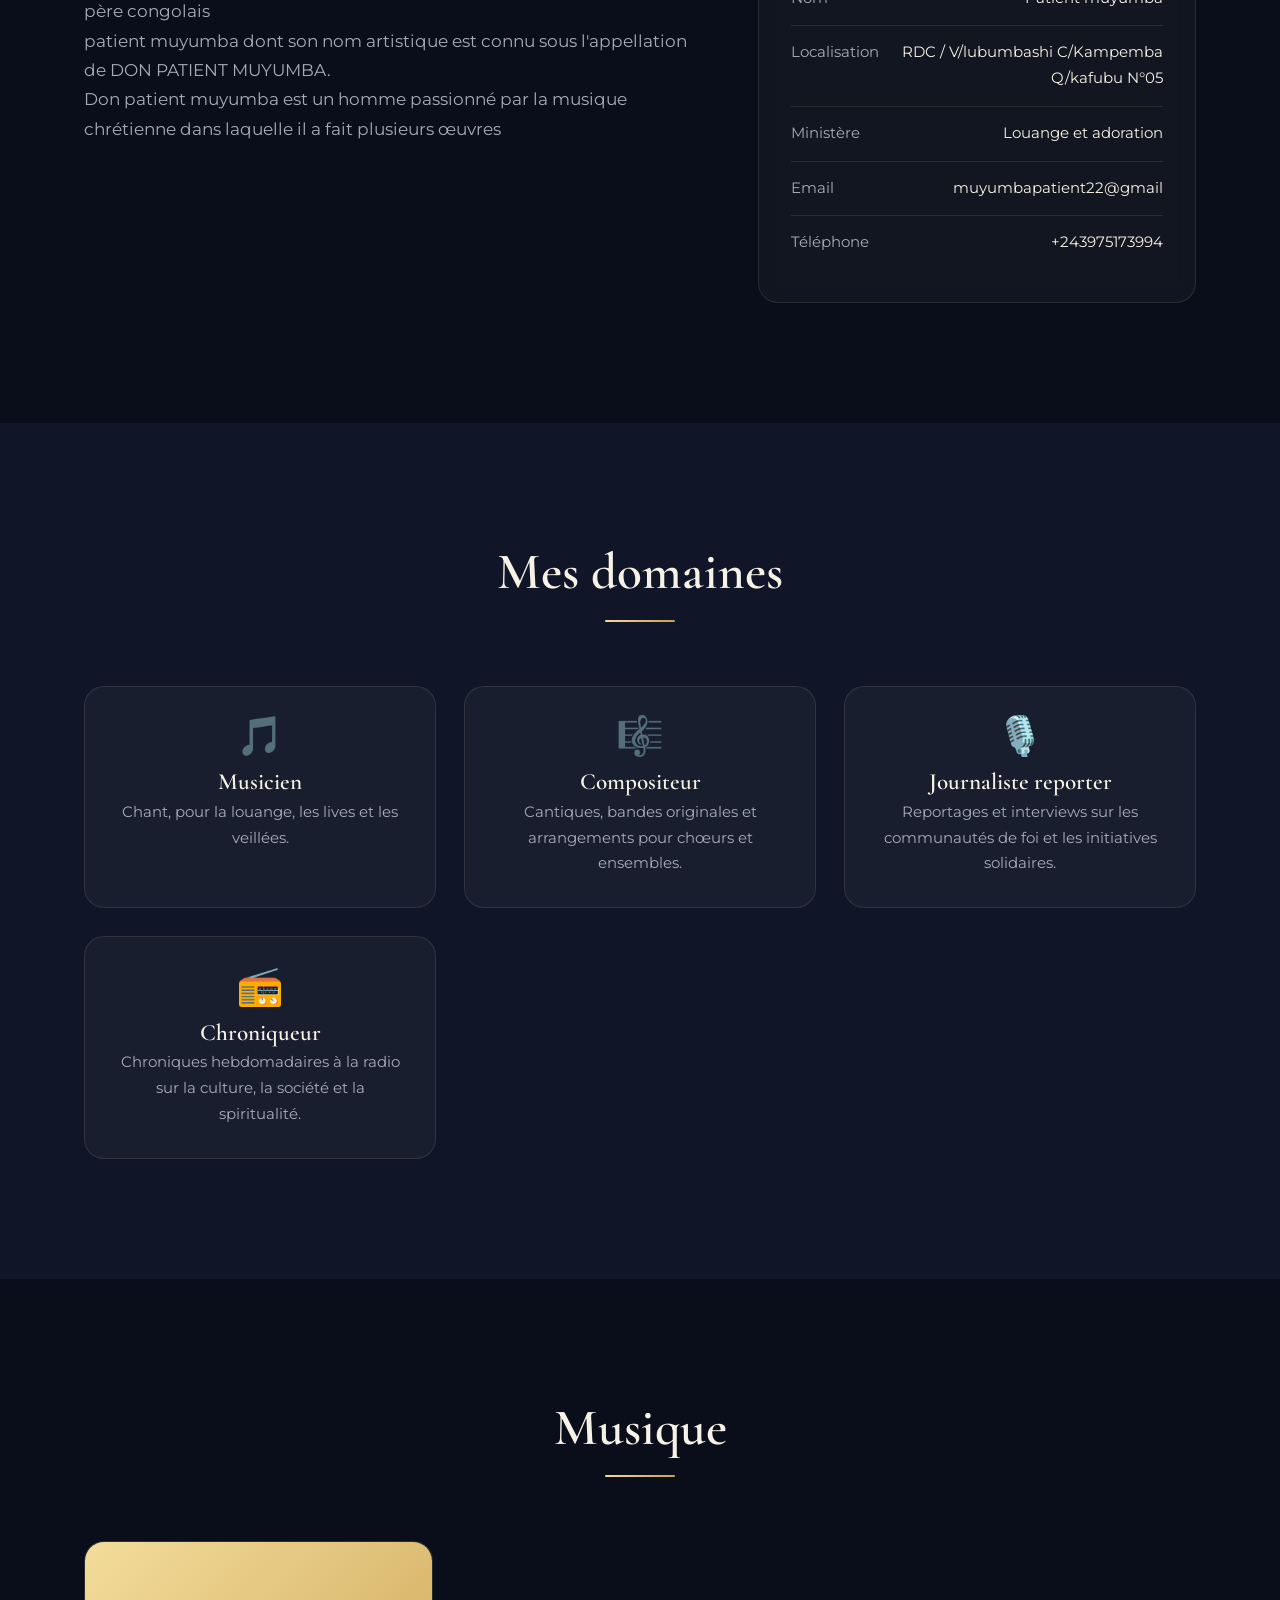
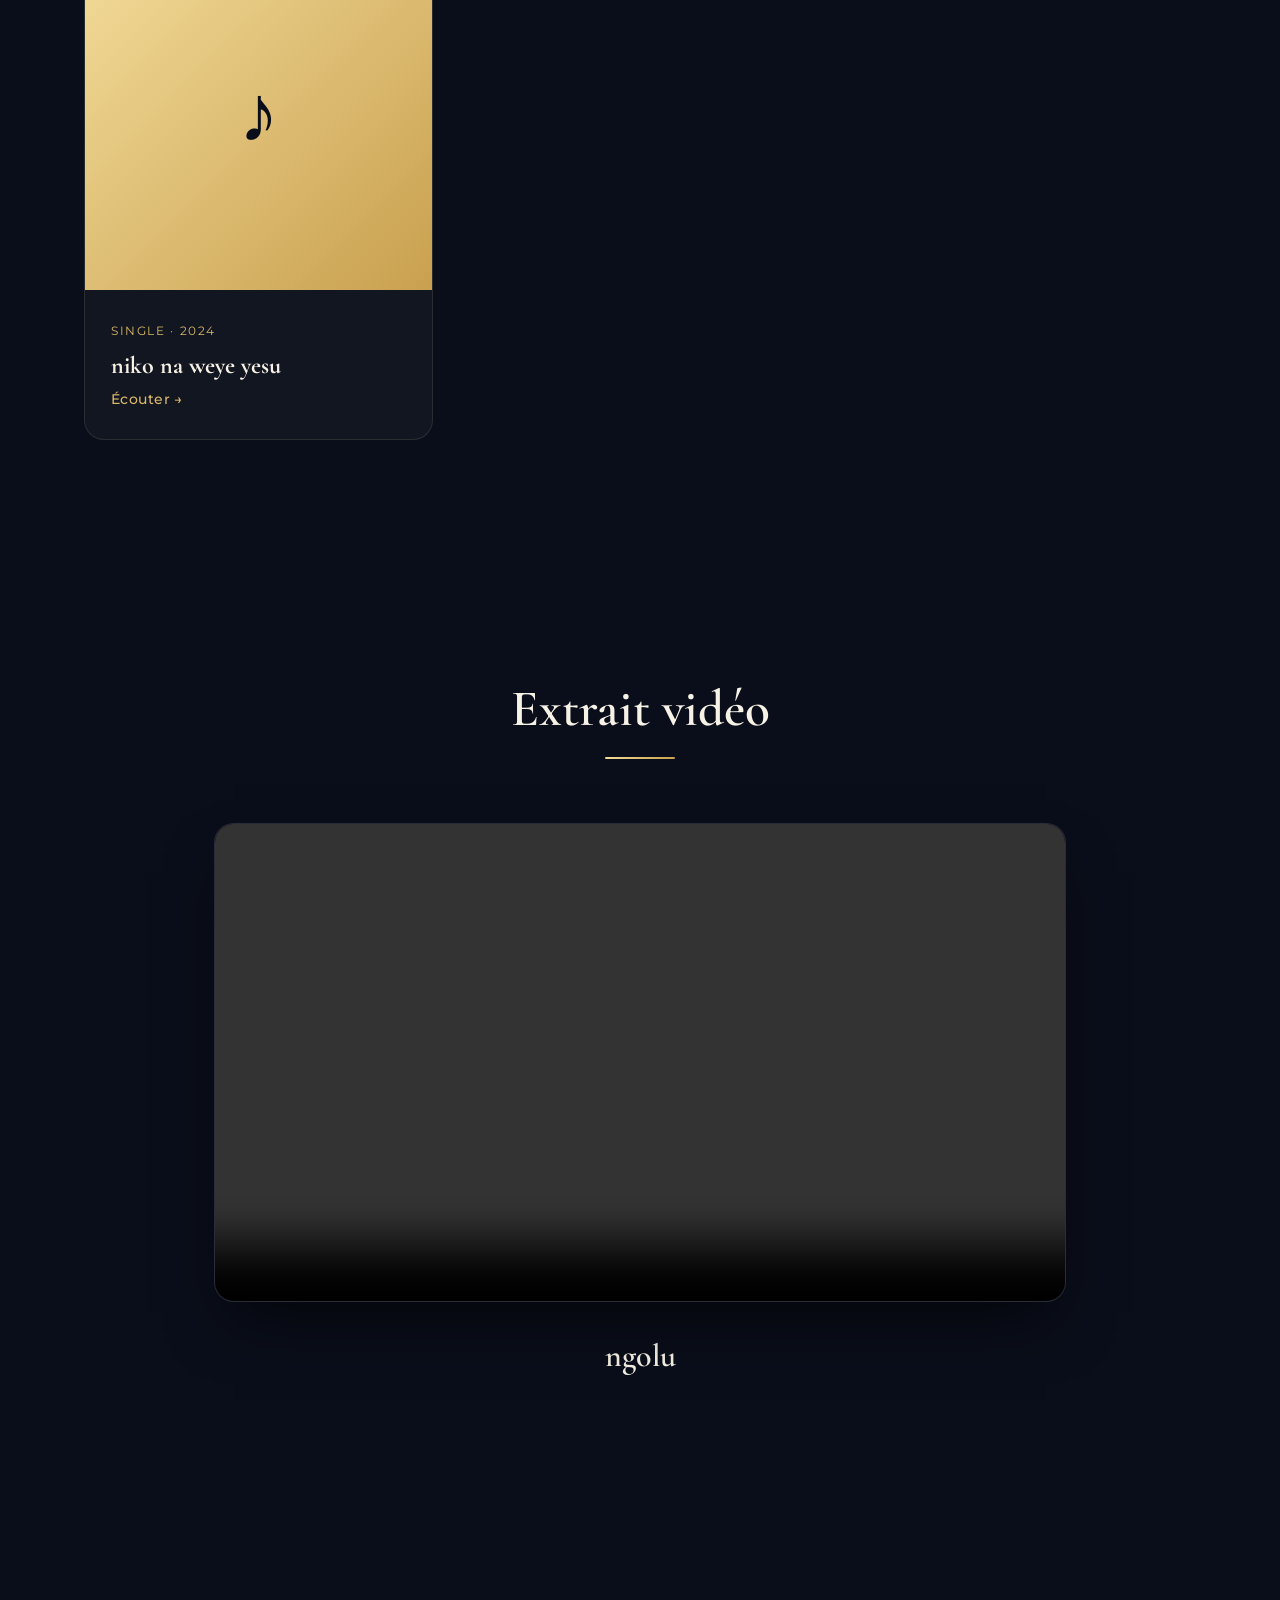
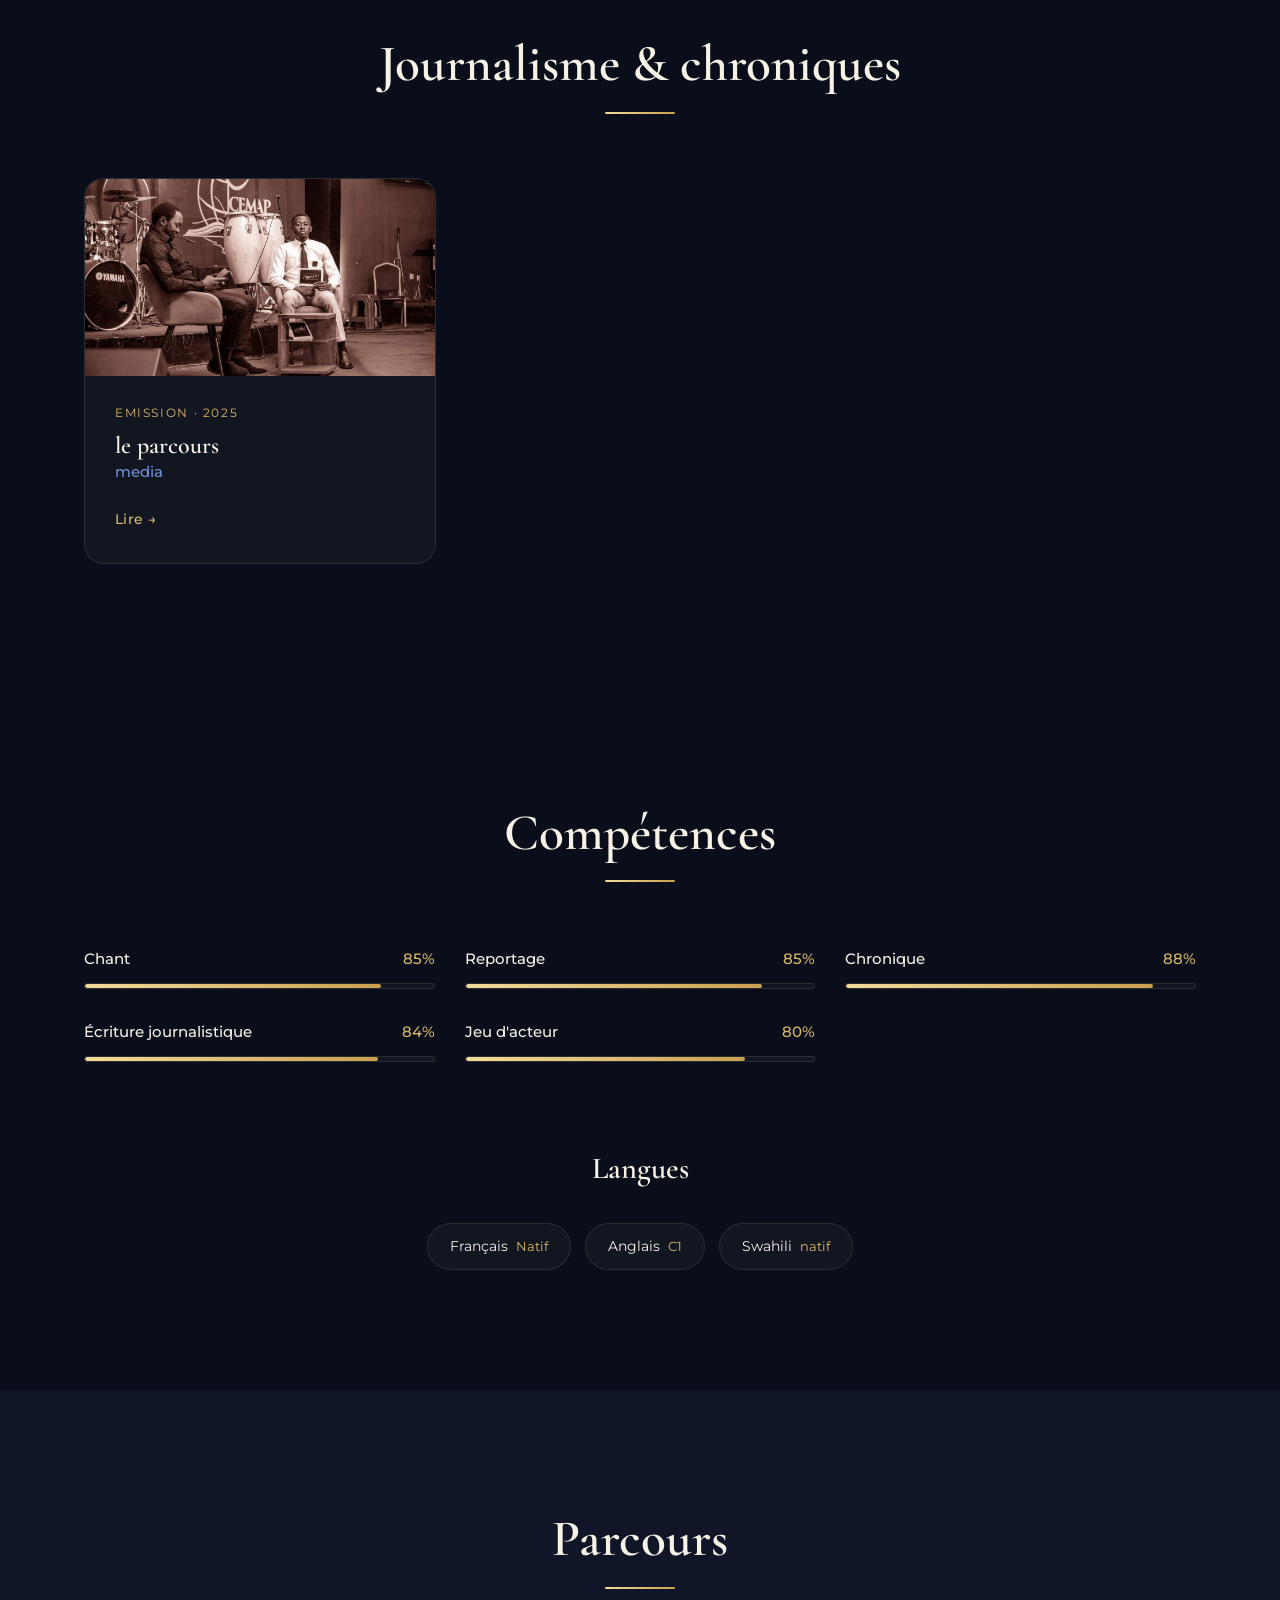
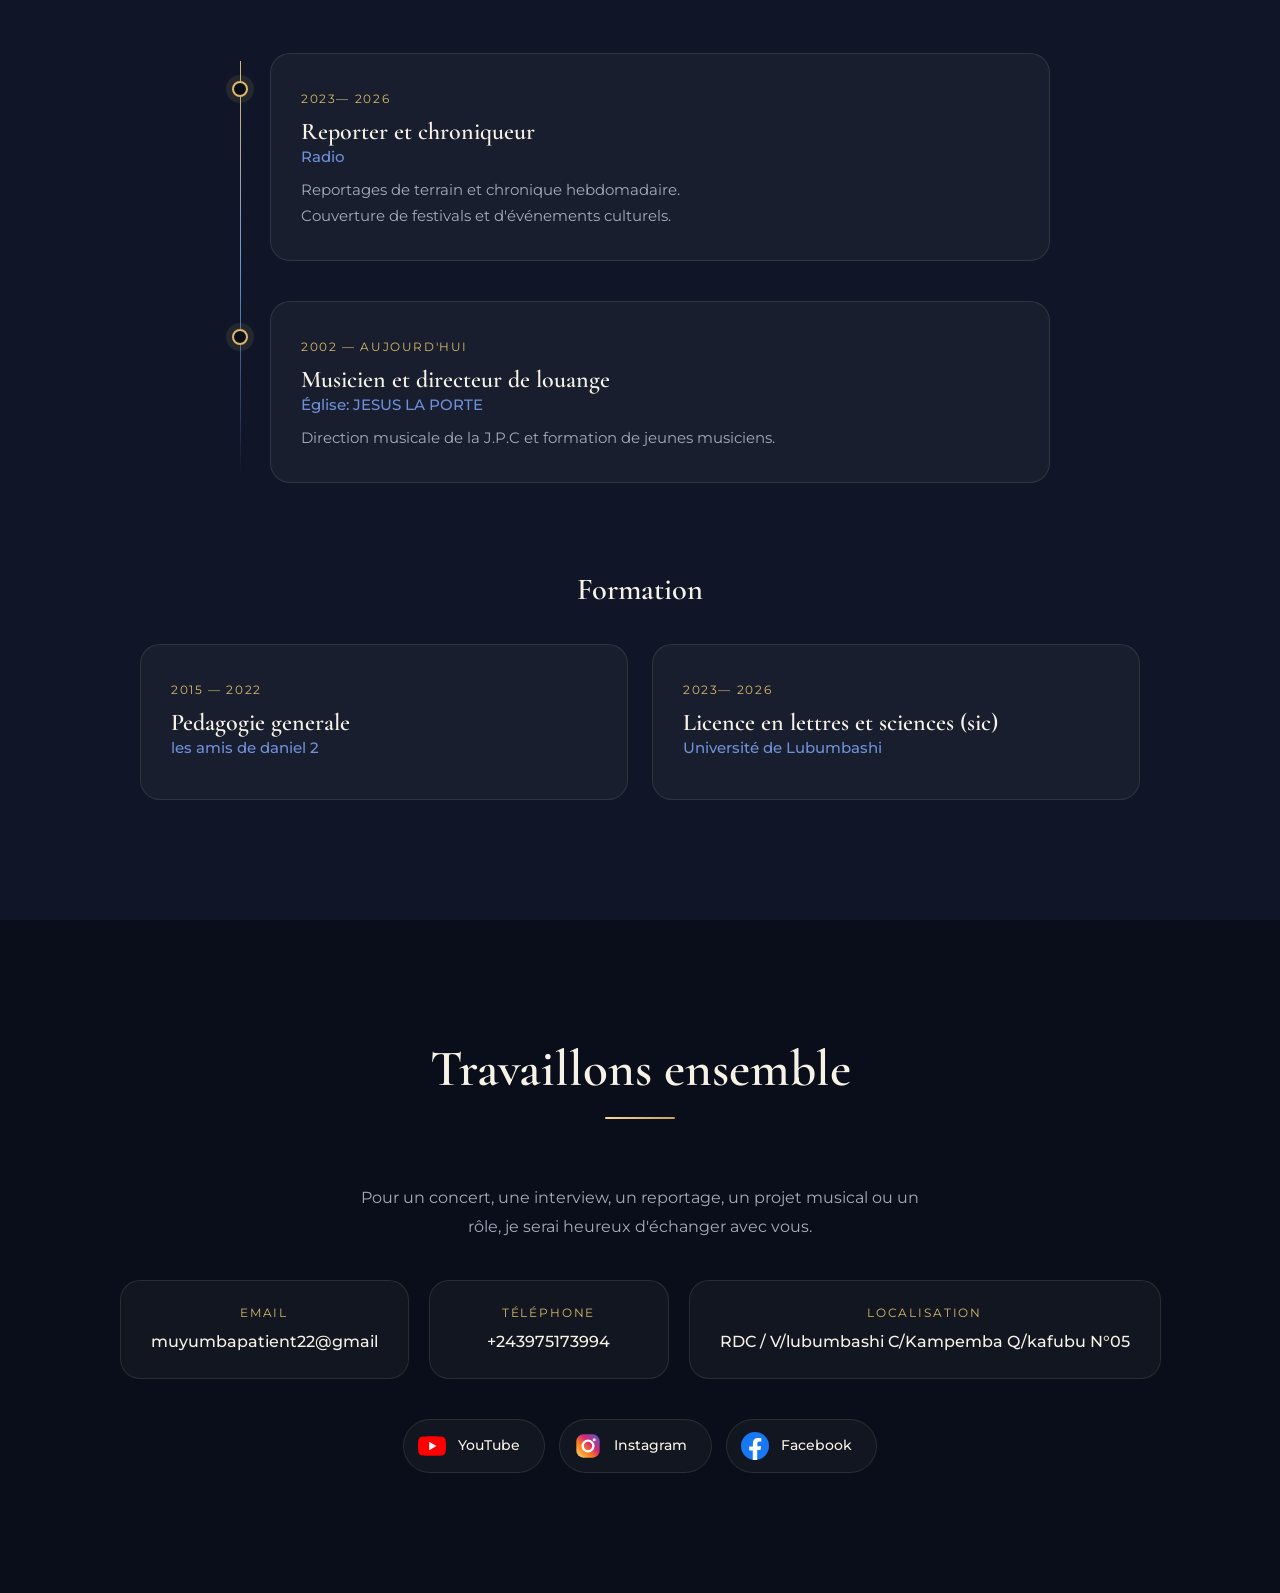
==== commit 4e1aa0b2: "Update index.html" ====
--- a/index.html
+++ b/index.html
@@ -9,6 +9,37 @@
   <link rel="preconnect" href="https://fonts.gstatic.com" crossorigin>
   <link href="https://fonts.googleapis.com/css2?family=Cormorant+Garamond:ital,wght@0,500;0,600;0,700;1,500;1,600&family=Montserrat:wght@300;400;500;600&display=swap" rel="stylesheet">
   <style>
+    /* ===== Extrait vidéo ===== */
+.clip-wrap{max-width:900px;margin:0 auto}
+.clip-title{font-size:2rem;font-weight:600;text-align:center;margin-top:36px}
+.clip-player{
+  position:relative;aspect-ratio:16/9;border-radius:var(--radius);overflow:hidden;
+  background:var(--bg-2);border:1px solid var(--border);box-shadow:var(--shadow);
+}
+.clip-player iframe,.clip-player video{
+  position:absolute;inset:0;width:100%;height:100%;border:0;background:#000;
+}
+.clip-desc{text-align:center;color:var(--muted);margin-top:20px;white-space:pre-line}
+
+/* ===== Boutons des réseaux avec logos ===== */
+.socials{display:flex;justify-content:center;gap:14px;flex-wrap:wrap}
+.social{
+  display:inline-flex;align-items:center;gap:12px;
+  padding:12px 24px 12px 14px;border-radius:999px;
+  border:1px solid var(--border);background:var(--surface);
+  font-size:.9rem;font-weight:500;color:var(--text);transition:var(--t);
+}
+.social-ico{width:28px;height:28px;display:grid;place-items:center;flex-shrink:0}
+.social-ico svg{width:100%;height:100%;display:block}
+.social:hover{
+  transform:translateY(-3px);border-color:var(--gold);
+  box-shadow:0 12px 30px -12px rgba(217,184,104,.5);
+}
+#footerSocials{margin-bottom:22px}
+
+@media (max-width:760px){
+  .clip-title{font-size:1.6rem}
+}
     [hidden]{display:none!important}
     *{margin:0;padding:0;box-sizing:border-box}
 
@@ -367,6 +398,7 @@
       <p class="hero-tagline" id="heroTagline"></p>
       <div class="hero-buttons">
         <a href="#musique" class="btn btn-primary">Écouter ma musique</a>
+              <a href="#clip" hidden>Extrait vidéo</a>
         <a href="#contact" class="btn btn-ghost">Me contacter</a>
         <a id="cvBtn" class="btn btn-ghost" download hidden>Télécharger mon CV</a>
       </div>
@@ -420,6 +452,15 @@
     </div>
   </section>
 
+    <!-- Extrait vidéo -->
+  <section class="section" id="clip" hidden>
+    <div class="container clip-wrap">
+      <h2 class="section-title reveal">Extrait vidéo</h2>
+      <div class="clip-player reveal" id="clipPlayer"></div>
+      <h3 class="clip-title reveal" id="clipTitre"></h3>
+      <p class="clip-desc reveal" id="clipDesc"></p>
+    </div>
+  </section>
   <!-- Concerts -->
   <section class="section alt" id="concerts" hidden>
     <div class="container">
@@ -482,26 +523,22 @@
     </div>
   </section>
 
-  <footer class="footer">
-    <div class="socials" id="footerSocials"></div>
-    <p id="footerText"></p>
-  </footer>
-
   <!-- Accès à l'éditeur -->
   <a href="editeur.html" class="edit-fab" title="Modifier mes informations">✎ Modifier</a>
 
-  <script src="data.js"></script>
+  <script src="datas.js"></script>
   <script>
-    /* ===== Utilitaires (sûrs : ignorent les éléments absents) ===== */
+        /* ===== Utilitaires ===== */
     const $ = id => document.getElementById(id);
     const put = (id, html) => { const el = $(id); if (el) el.innerHTML = html; };
     const txt = (id, t) => { const el = $(id); if (el) el.textContent = t; };
-    const setHidden = (id, hide) => { const el = $(id); if (el) el.hidden = hide; };
-    const esc = (s) => (s == null ? '' : String(s)).replace(/[&<>"']/g, c =>
+    const setHidden = (id, h) => { const el = $(id); if (el) el.hidden = h; };
+    const esc = s => (s == null ? '' : String(s)).replace(/[&<>"']/g, c =>
       ({ '&': '&amp;', '<': '&lt;', '>': '&gt;', '"': '&quot;', "'": '&#39;' })[c]);
     const pct = v => Math.min(100, Math.max(0, parseInt(v, 10) || 0));
     const initialesDe = nom => (nom || 'P').split(/\s+/).filter(Boolean)
       .map(w => w[0]).slice(0, 2).join('').toUpperCase();
+    const lienComplet = u => /^(https?:\/\/|mailto:|tel:)/i.test(u) ? u : 'https://' + u;
     const KEY = 'portfolio-draft-musicien';
 
     /* ===== Démarrage ===== */
@@ -509,15 +546,14 @@
       try {
         renderAll(getData());
       } catch (e) {
-        console.error('Erreur lors de l\'affichage du portfolio :', e);
+        console.error('Erreur d\'affichage :', e);
       }
-      // Ces deux fonctions s'exécutent même si l'affichage a rencontré une erreur
       initNav();
       initReveal();
       initPlayers();
     });
 
-    // Si l'URL contient ?preview=1, on affiche le brouillon de l'éditeur
+    // Avec ?preview=1, affiche le brouillon de l'éditeur
     function getData() {
       if (new URLSearchParams(location.search).has('preview')) {
         try {
@@ -537,7 +573,7 @@
     const periodeTag = (type, extra) =>
       `<span class="period">${esc(type)}${extra ? ' · ' + esc(extra) : ''}</span>`;
 
-    /* ===== Icônes officielles des réseaux ===== */
+    /* ===== Logos des réseaux ===== */
     const ICONES = {
       youtube: `<svg viewBox="0 0 24 24" aria-hidden="true"><path fill="#FF0000" d="M23.5 6.2a3 3 0 0 0-2.1-2.1C19.5 3.6 12 3.6 12 3.6s-7.5 0-9.4.5A3 3 0 0 0 .5 6.2 31 31 0 0 0 0 12a31 31 0 0 0 .5 5.8 3 3 0 0 0 2.1 2.1c1.9.5 9.4.5 9.4.5s7.5 0 9.4-.5a3 3 0 0 0 2.1-2.1A31 31 0 0 0 24 12a31 31 0 0 0-.5-5.8z"/><path fill="#fff" d="M9.6 15.6V8.4L15.8 12z"/></svg>`,
       instagram: `<svg viewBox="0 0 24 24" aria-hidden="true"><defs><linearGradient id="igGrad" x1="0" y1="1" x2="1" y2="0"><stop offset="0" stop-color="#feda75"/><stop offset=".35" stop-color="#fa7e1e"/><stop offset=".6" stop-color="#d62976"/><stop offset="1" stop-color="#4f5bd5"/></linearGradient></defs><rect x="2" y="2" width="20" height="20" rx="6" fill="url(#igGrad)"/><circle cx="12" cy="12" r="4.6" fill="none" stroke="#fff" stroke-width="2"/><circle cx="17.3" cy="6.7" r="1.3" fill="#fff"/></svg>`,
@@ -554,10 +590,6 @@
       ['website', 'Site web']
     ];
 
-    // Ajoute https:// si l'adresse n'en a pas
-    const lienComplet = u => /^(https?:\/\/|mailto:|tel:)/i.test(u) ? u : 'https://' + u;
-
-    // Boutons des réseaux : section Contact et pied de page
     function renderSocials(soc) {
       const html = RESEAUX
         .filter(([k]) => soc[k])
@@ -570,13 +602,12 @@
       put('footerSocials', html);
     }
 
-    // Identifiant d'une vidéo YouTube (watch, youtu.be, shorts, embed)
+    /* ===== Extrait vidéo ===== */
     function youtubeId(url = '') {
       const m = url.match(/(?:youtu\.be\/|youtube\.com\/(?:watch\?v=|embed\/|shorts\/))([\w-]{11})/);
       return m ? m[1] : '';
     }
 
-    // Extrait vidéo : YouTube si lien YouTube, sinon fichier local
     function renderClip(c) {
       const ok = !!c.video;
       show('clip', ok);
@@ -603,7 +634,8 @@
       txt('heroNom', p.nom || '');
       txt('heroTagline', p.tagline || '');
       const roles = (p.titre || '').split('|').map(s => s.trim()).filter(Boolean);
-      if ($('heroTitre')) typeRoles(roles, $('heroTitre'));
+      const heroTitre = $('heroTitre');
+      if (heroTitre) typeRoles(roles, heroTitre);
 
       const cv = $('cvBtn');
       if (cv) { cv.hidden = !p.cv; if (p.cv) cv.href = p.cv; }
@@ -749,7 +781,7 @@
         p.localisation && `<div class="contact-item"><span class="ci-label">Localisation</span><span class="val">${esc(p.localisation)}</span></div>`
       ].filter(Boolean).join(''));
 
-      // Réseaux (contact et pied de page)
+      // Réseaux
       renderSocials(d.socials || {});
 
       txt('footerText', `© ${new Date().getFullYear()} ${p.nom || ''}. Tous droits réservés.`);
@@ -788,7 +820,6 @@
         burger.classList.remove('active');
       }));
 
-      // Surligne le lien de la section visible
       const io = new IntersectionObserver(entries => {
         entries.forEach(e => {
           if (e.isIntersecting) {
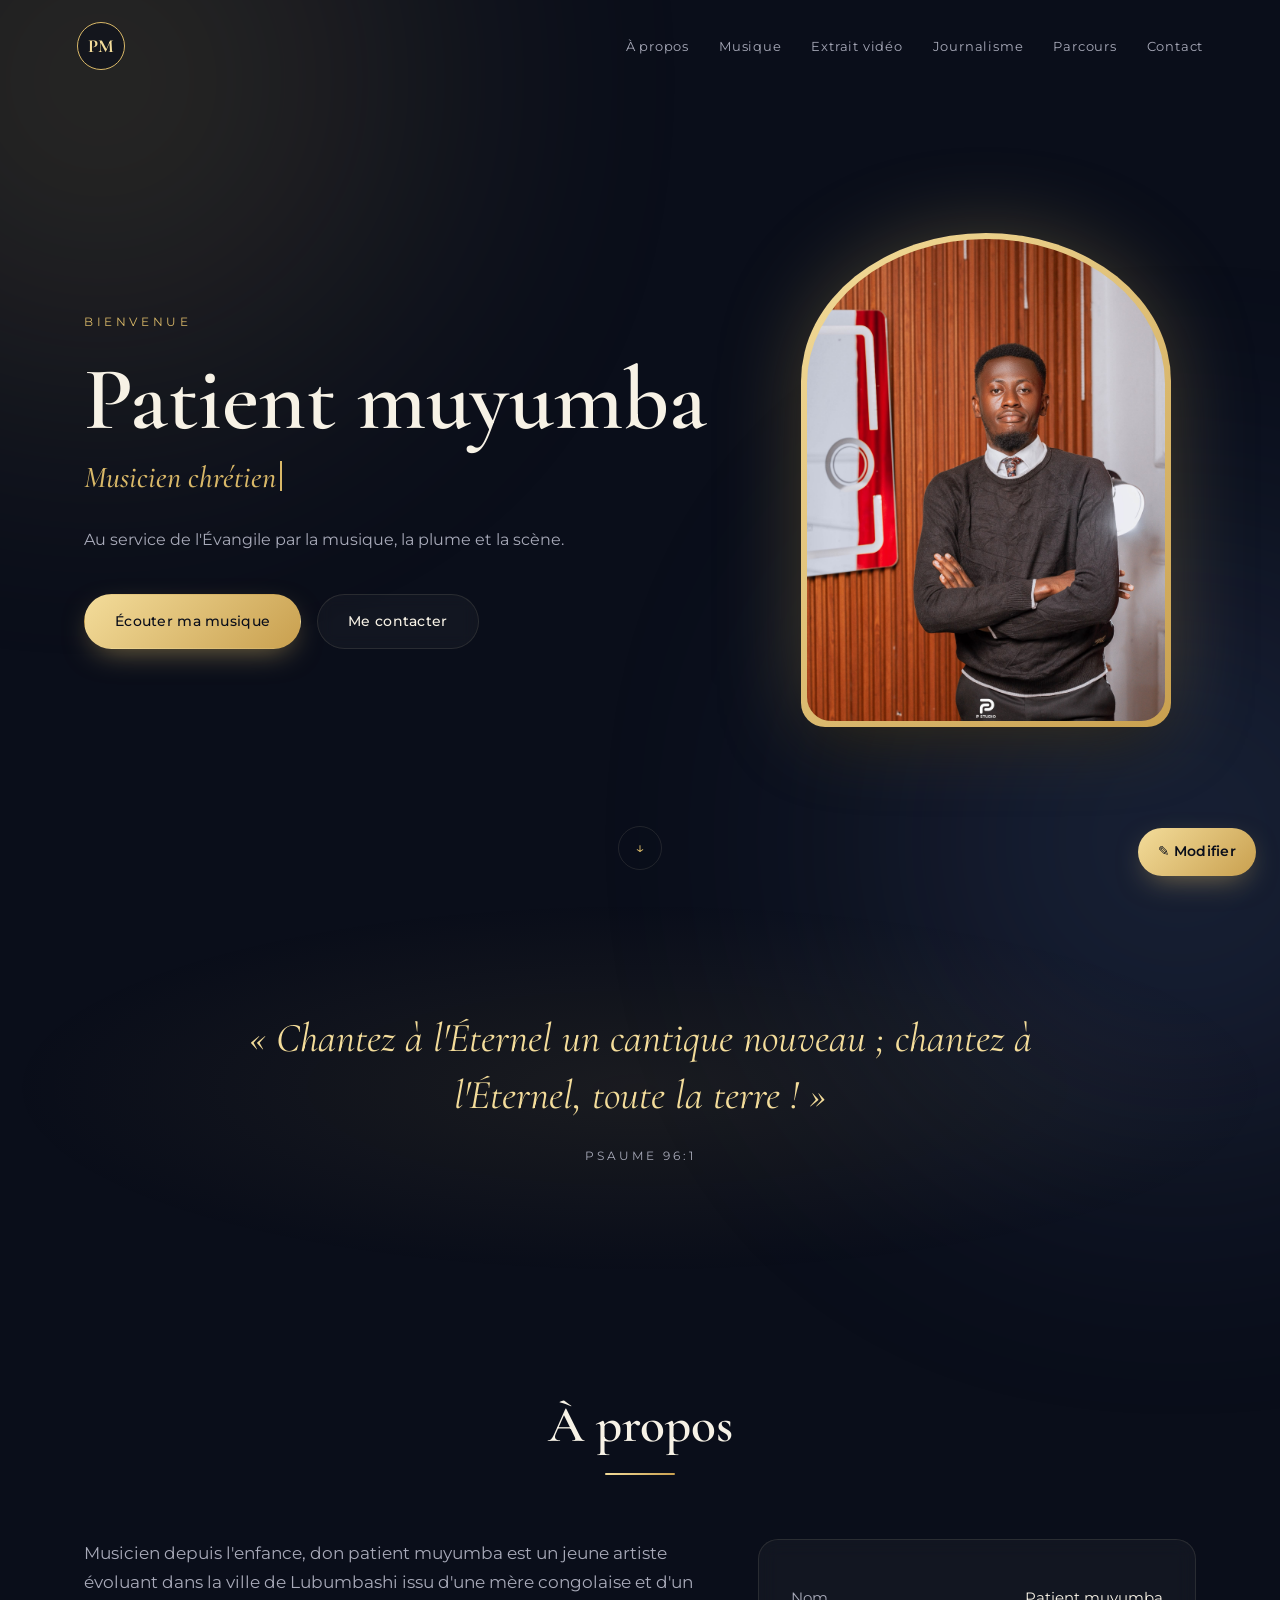
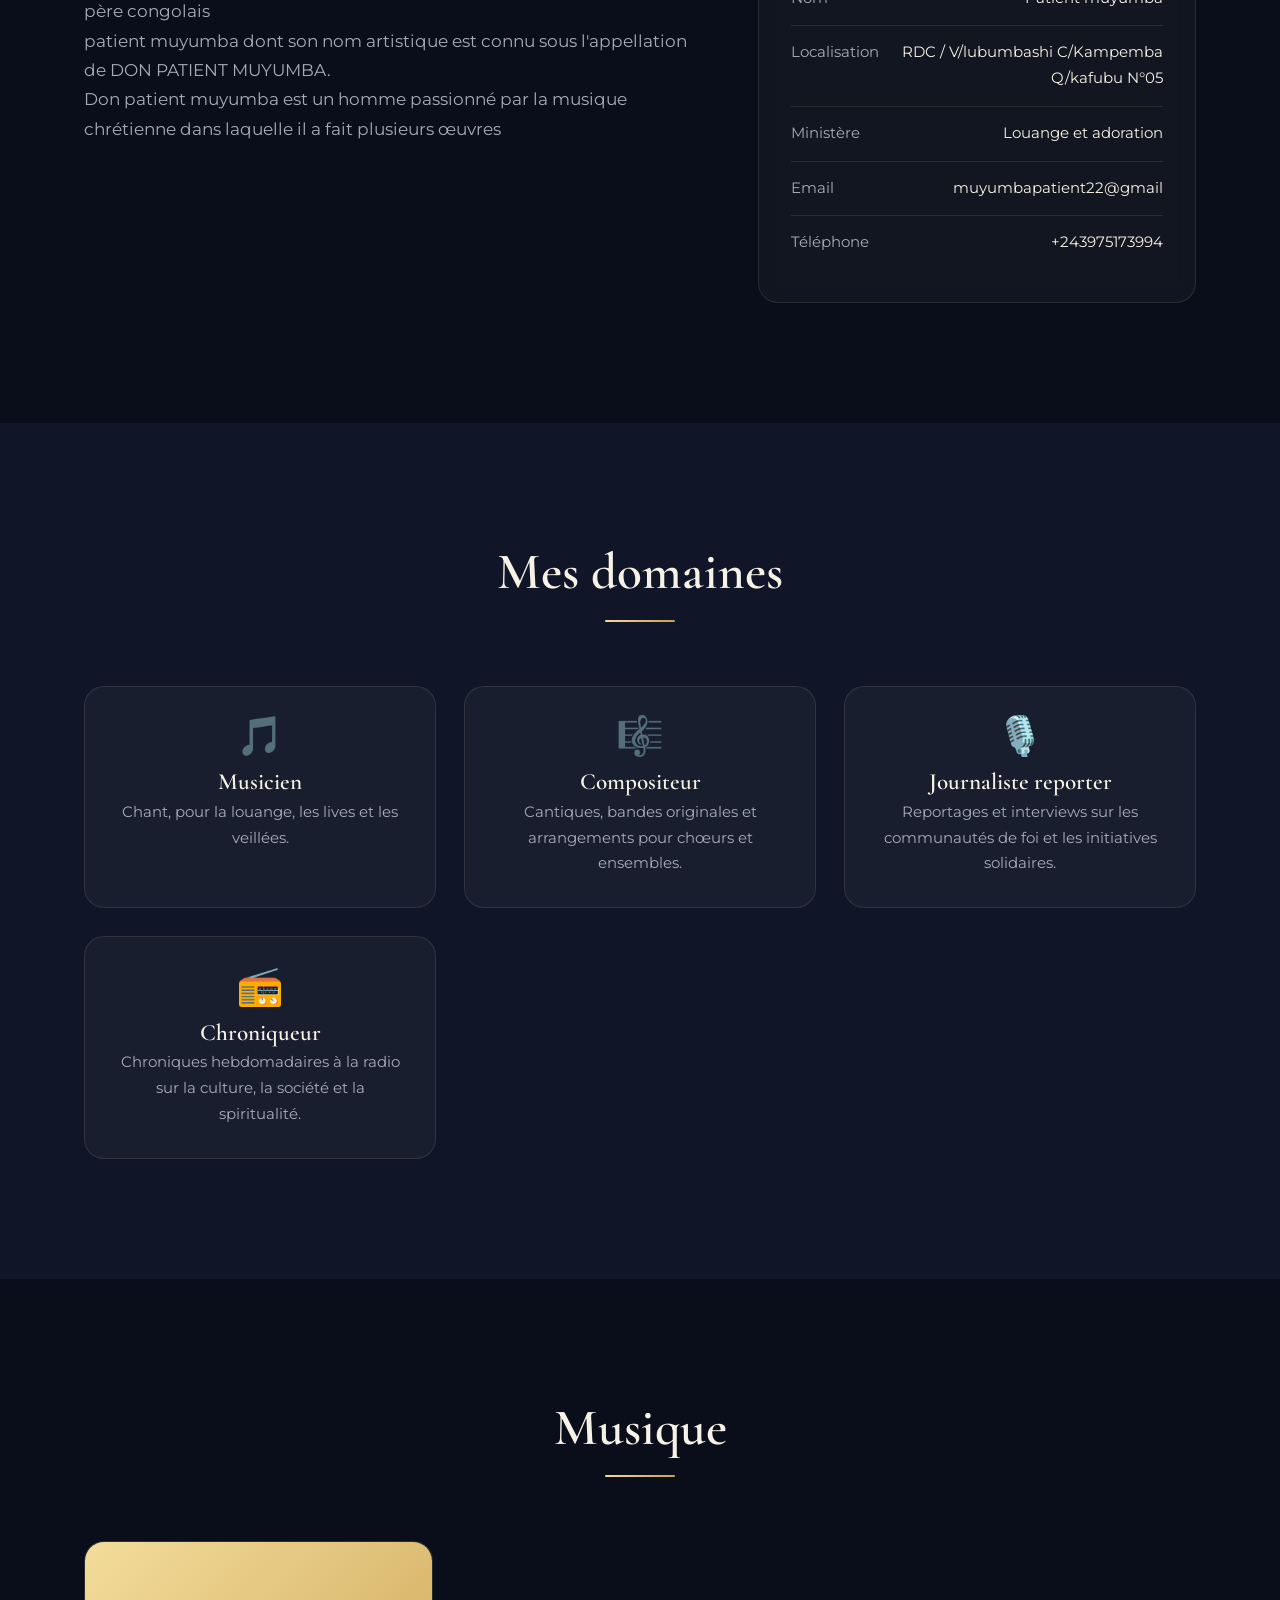
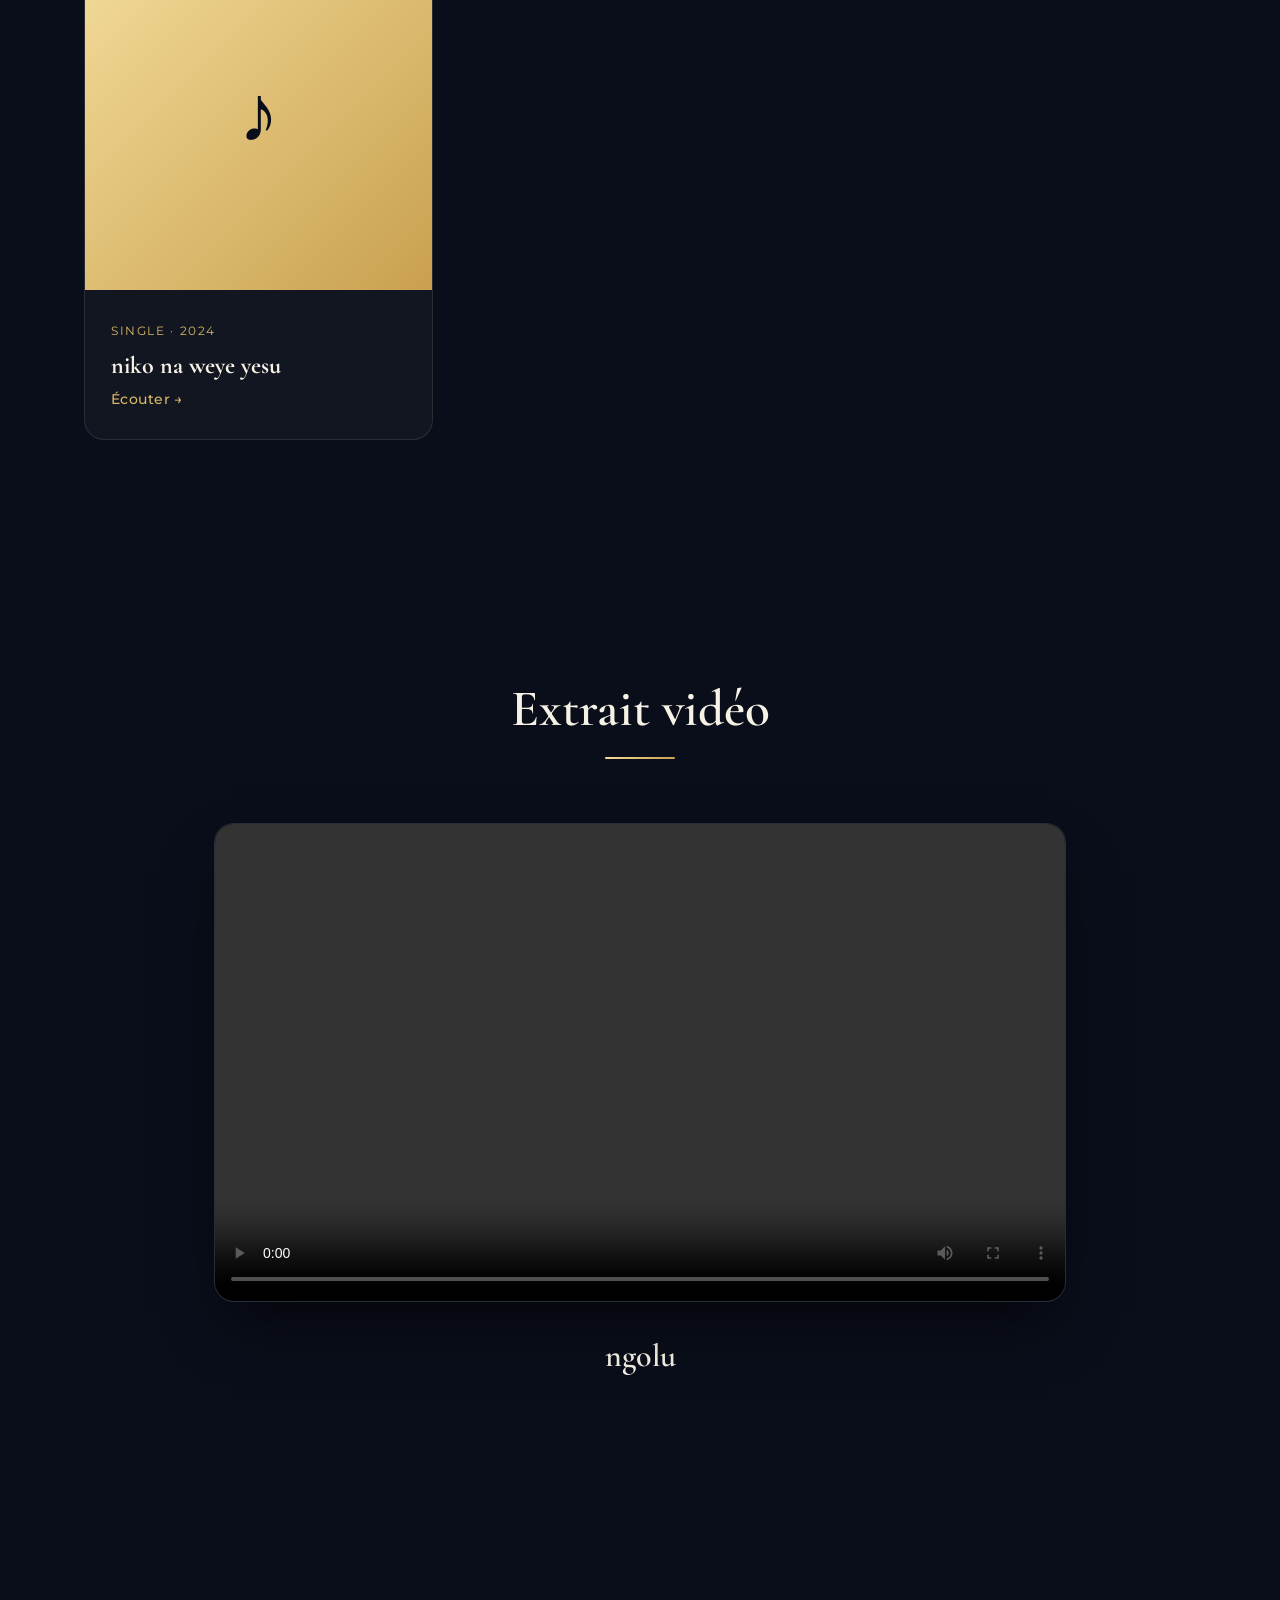
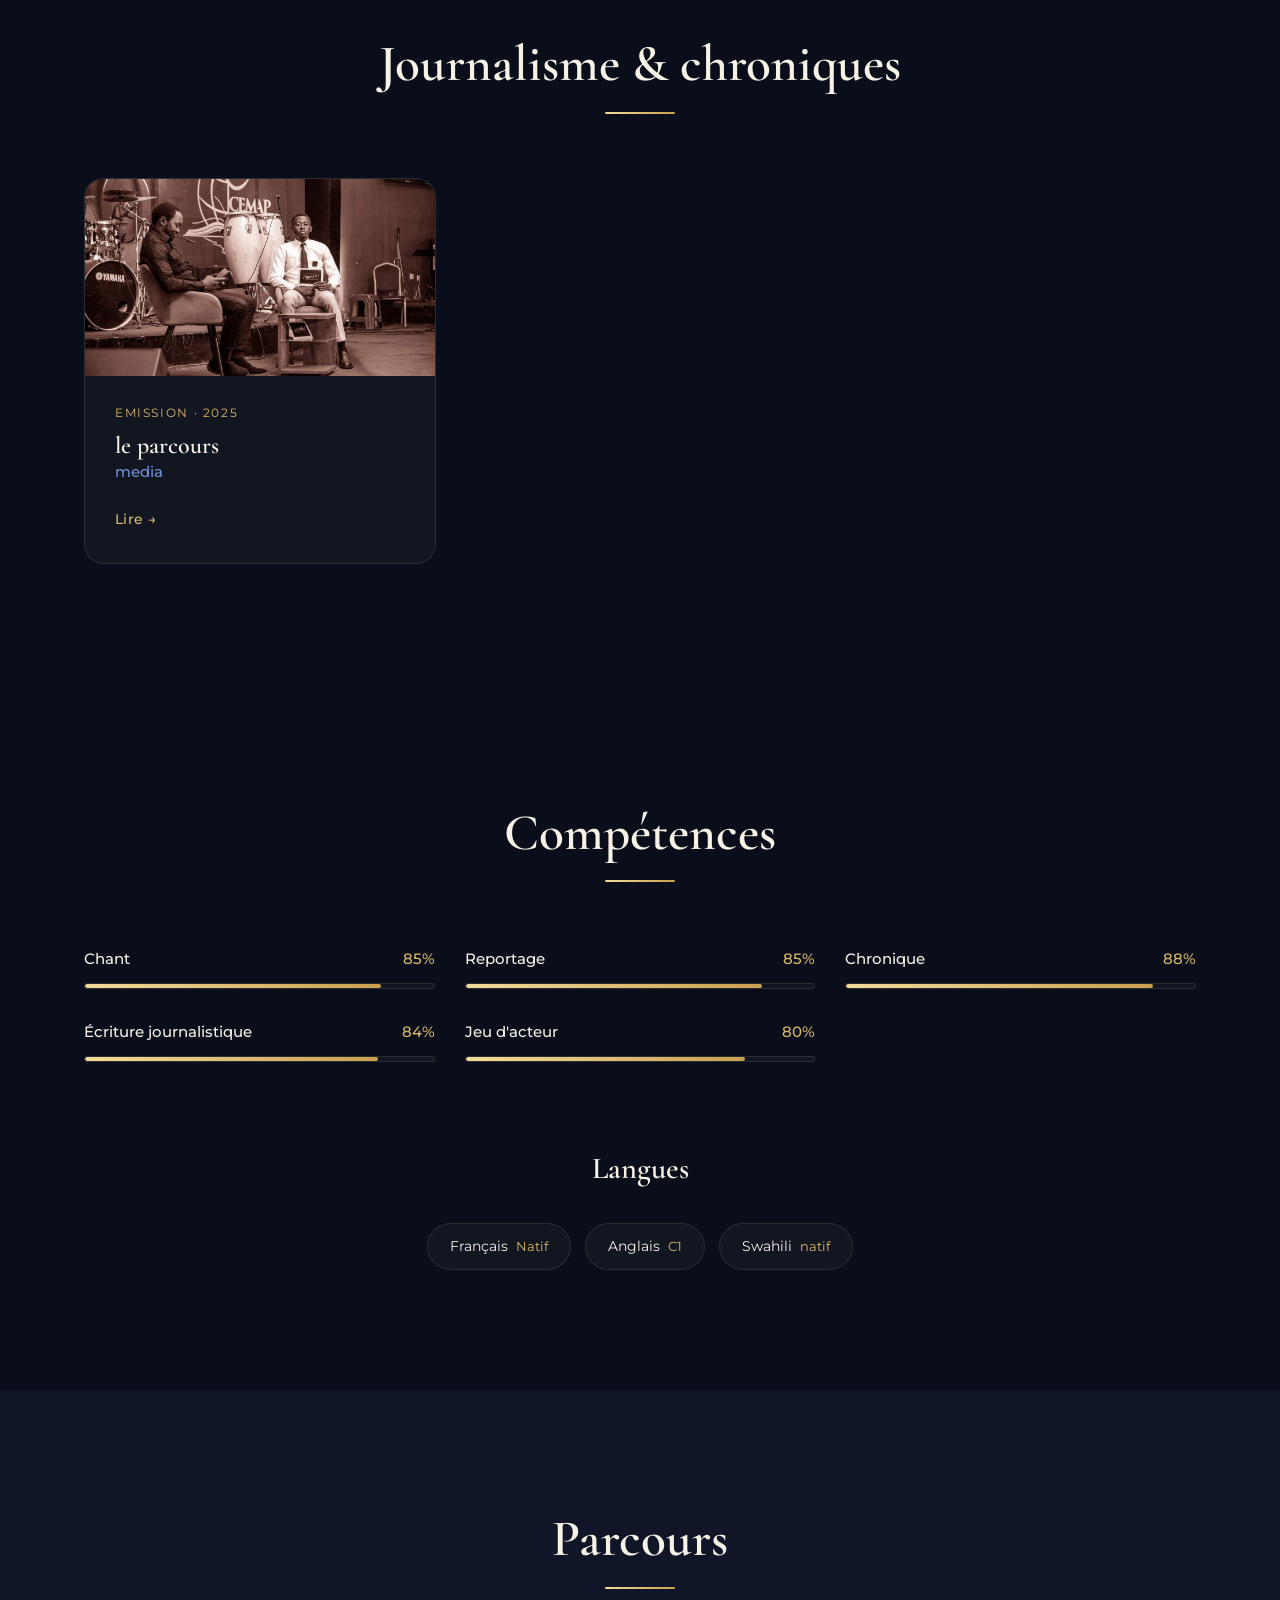
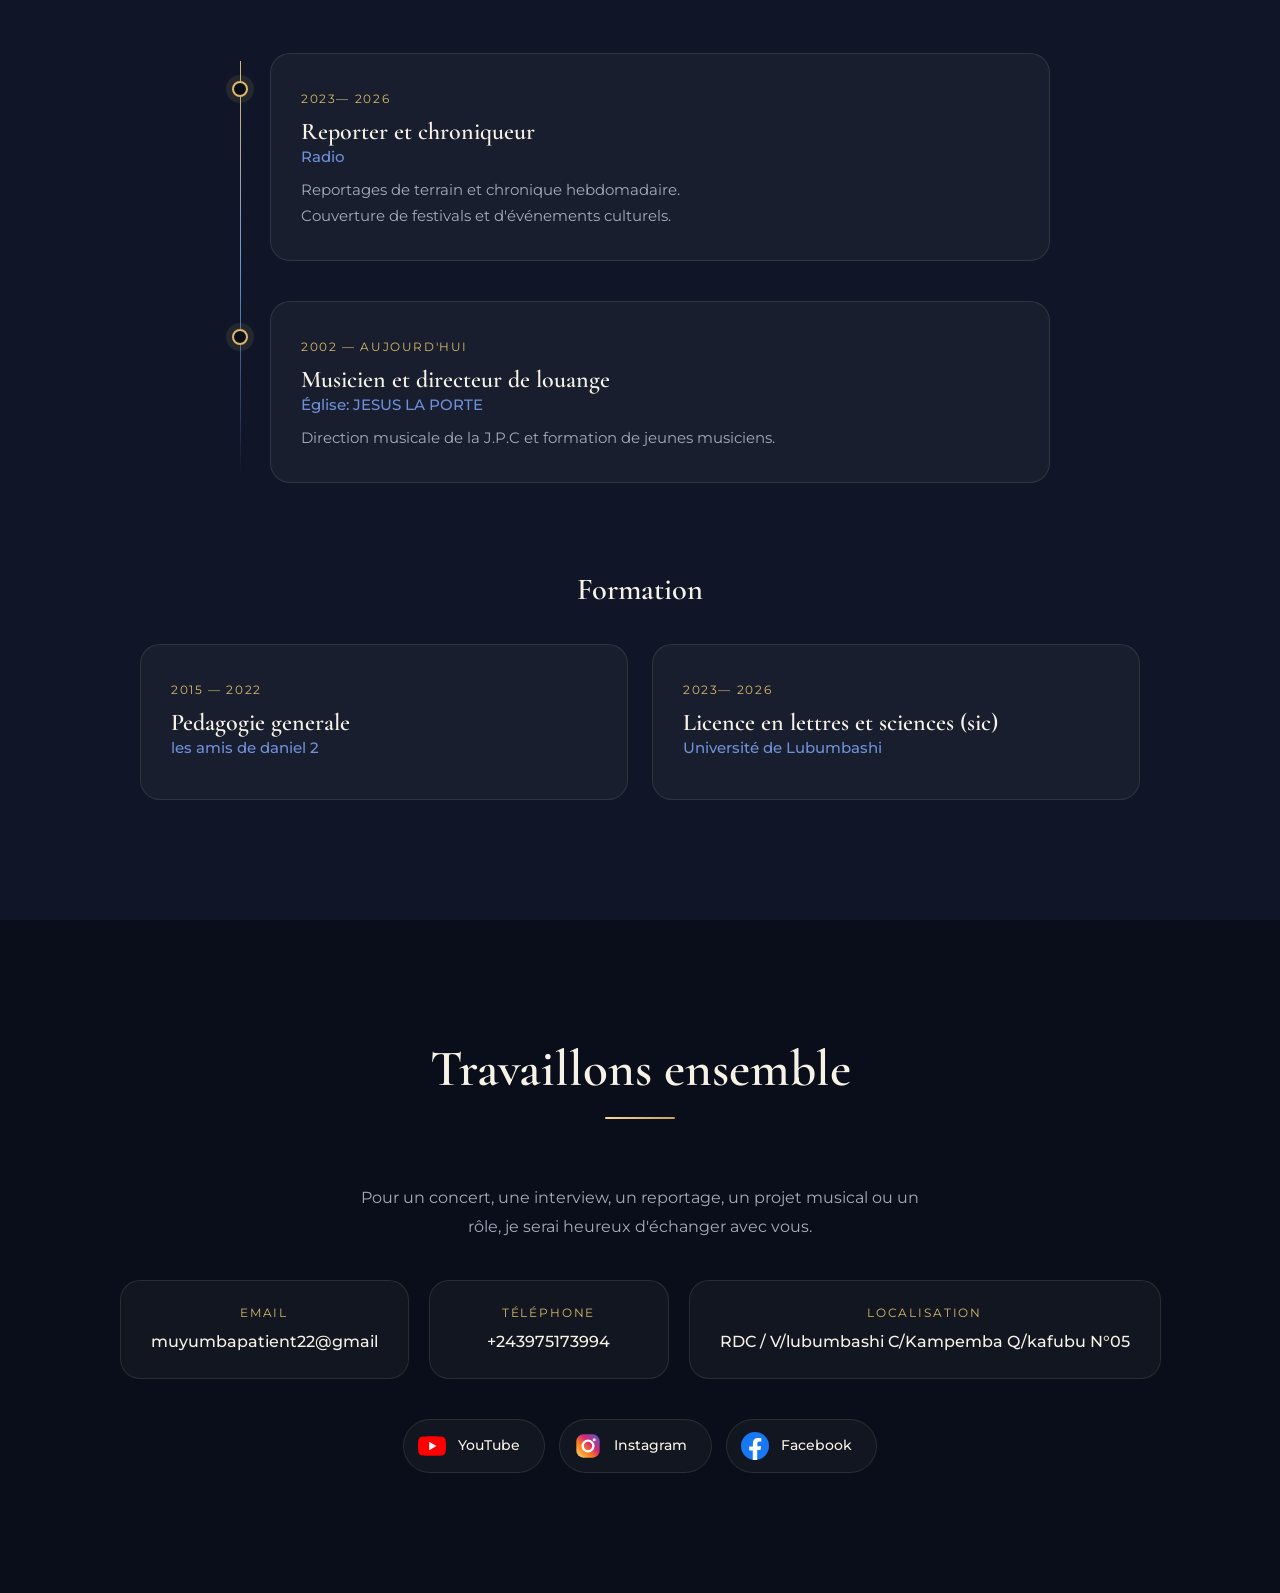
==== commit 1427a09a: "Update fmt.Println message from 'Hello' to 'Goodbye'" ====
--- a/index.html
+++ b/index.html
@@ -590,11 +590,35 @@
       ['website', 'Site web']
     ];
 
+        // Domaines acceptés pour chaque réseau
+    const DOMAINES = {
+      youtube: ['youtube.com', 'youtu.be'],
+      instagram: ['instagram.com'],
+      facebook: ['facebook.com', 'fb.com'],
+      spotify: ['spotify.com']
+    };
+
+    // Retourne une adresse valide pour ce réseau, sinon une chaîne vide
+    function lienReseau(k, u) {
+      u = String(u || '').trim();
+      if (!u || /\s/.test(u)) return '';
+      if (!/^https?:\/\//i.test(u)) u = 'https://' + u;
+      try {
+        const host = new URL(u).hostname.replace(/^www\./, '').toLowerCase();
+        if (k === 'website') return u;
+        const ok = (DOMAINES[k] || []).some(d => host === d || host.endsWith('.' + d));
+        return ok ? u : '';
+      } catch (e) {
+        return '';
+      }
+    }
+
     function renderSocials(soc) {
       const html = RESEAUX
-        .filter(([k]) => soc[k])
-        .map(([k, label]) => `
-          <a class="social social-${k}" href="${esc(lienComplet(soc[k]))}" target="_blank" rel="noopener noreferrer" title="${label}">
+        .map(([k, label]) => [k, label, lienReseau(k, soc[k])])
+        .filter(([, , url]) => url)
+        .map(([k, label, url]) => `
+          <a class="social social-${k}" href="${esc(url)}" target="_blank" rel="noopener noreferrer" title="${label}">
             <span class="social-ico">${ICONES[k]}</span>
             <span>${label}</span>
           </a>`).join('');
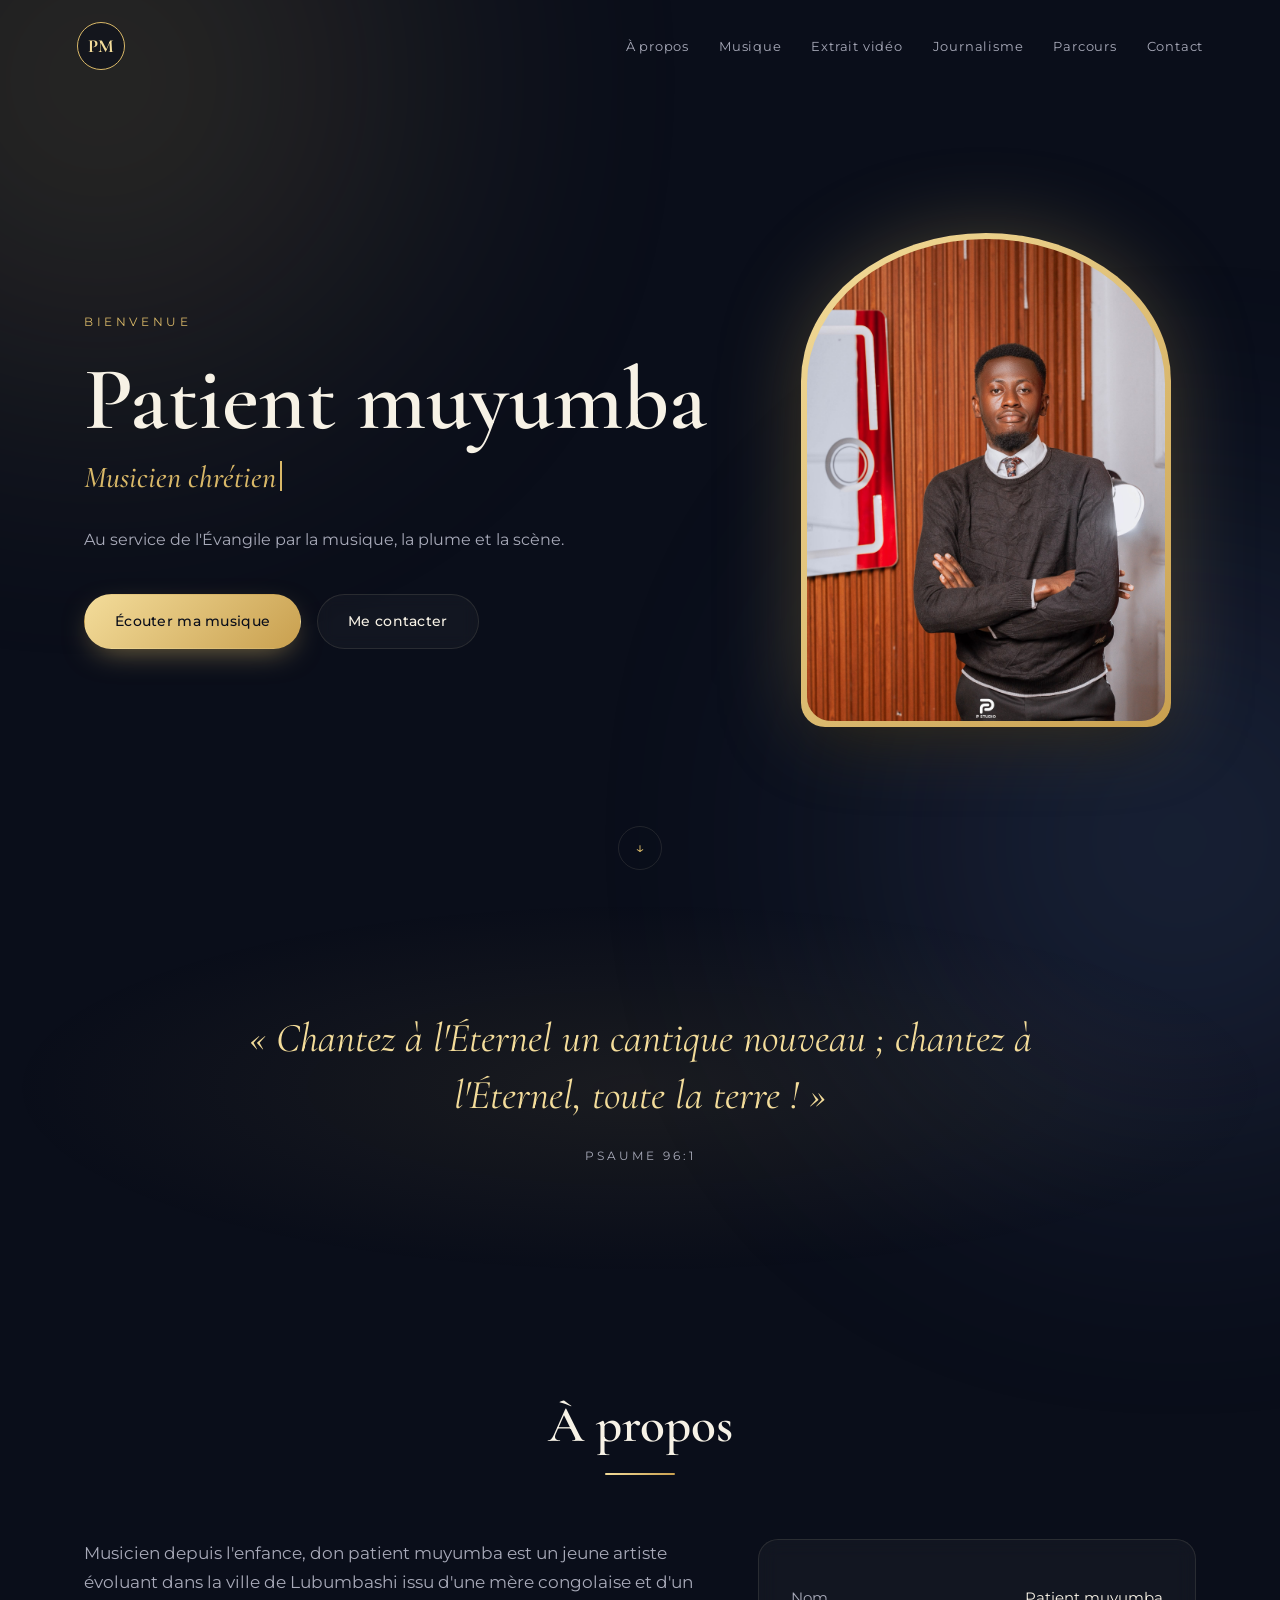
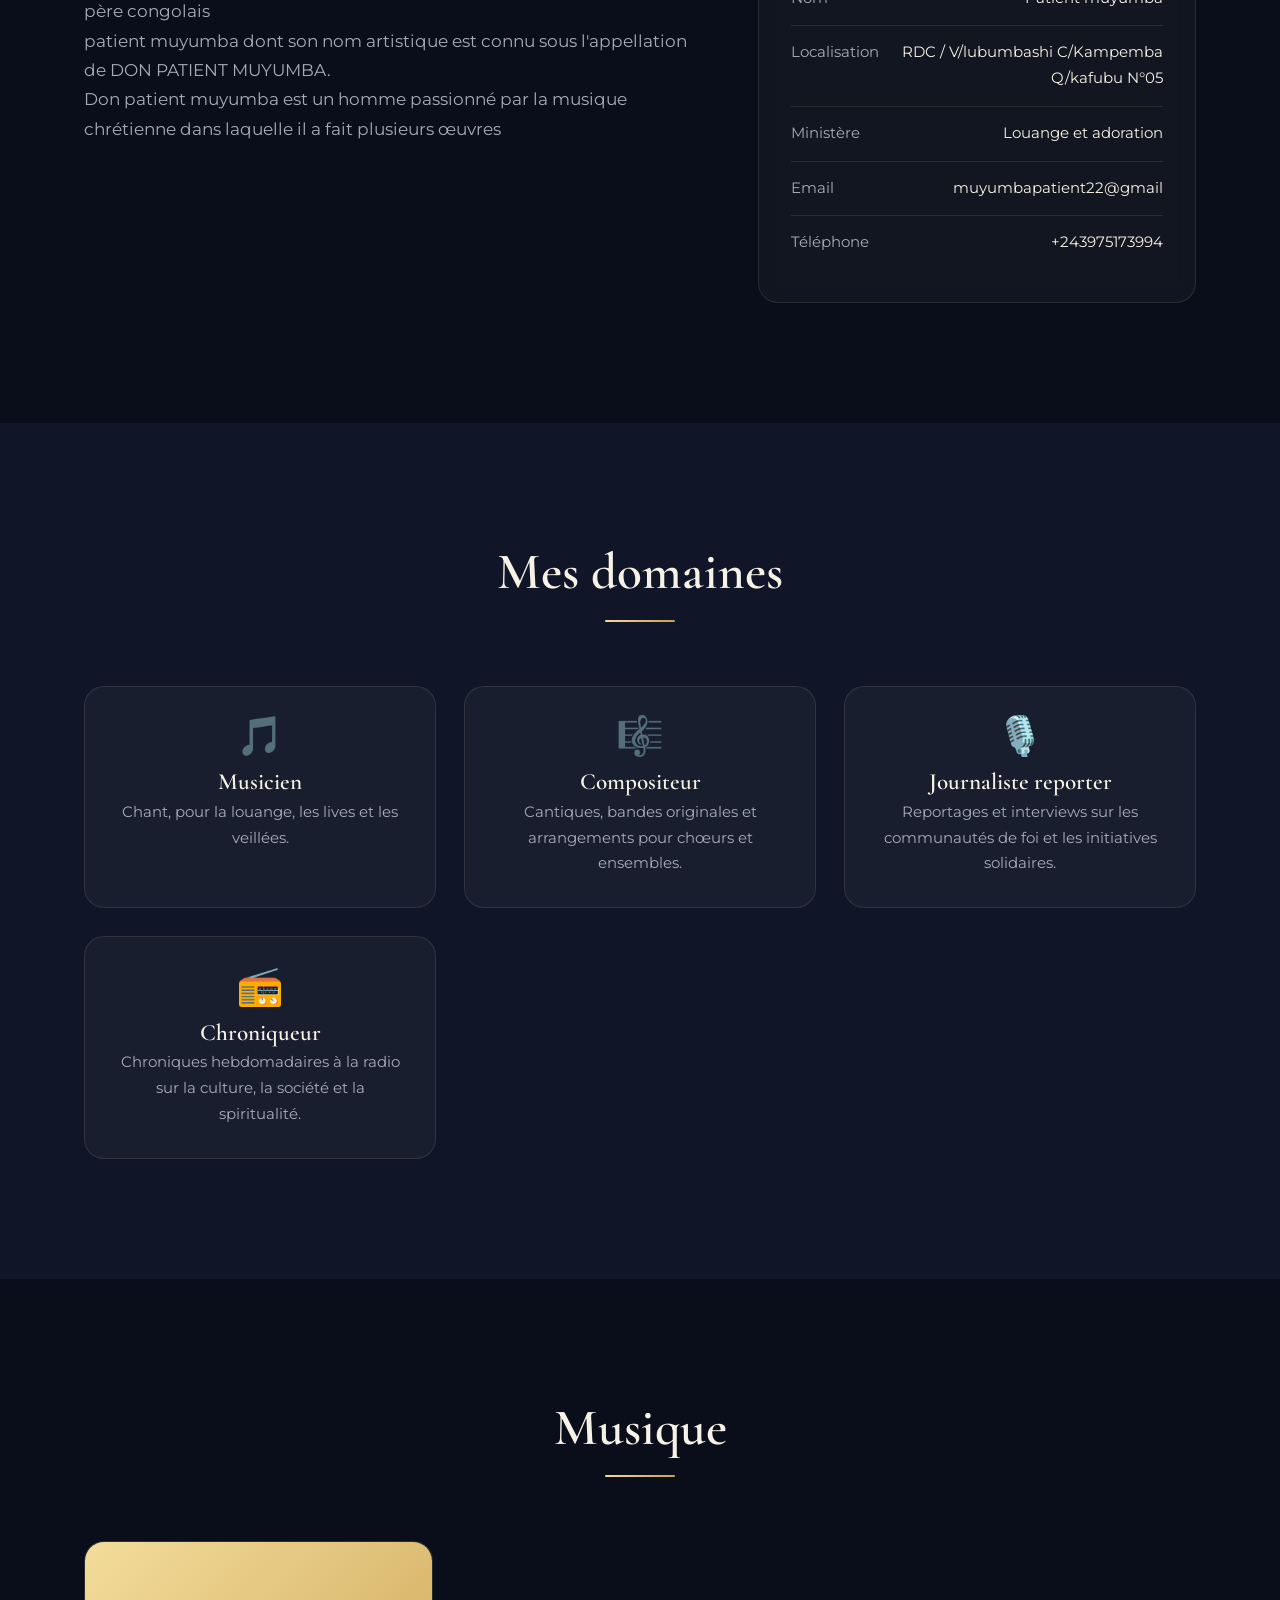
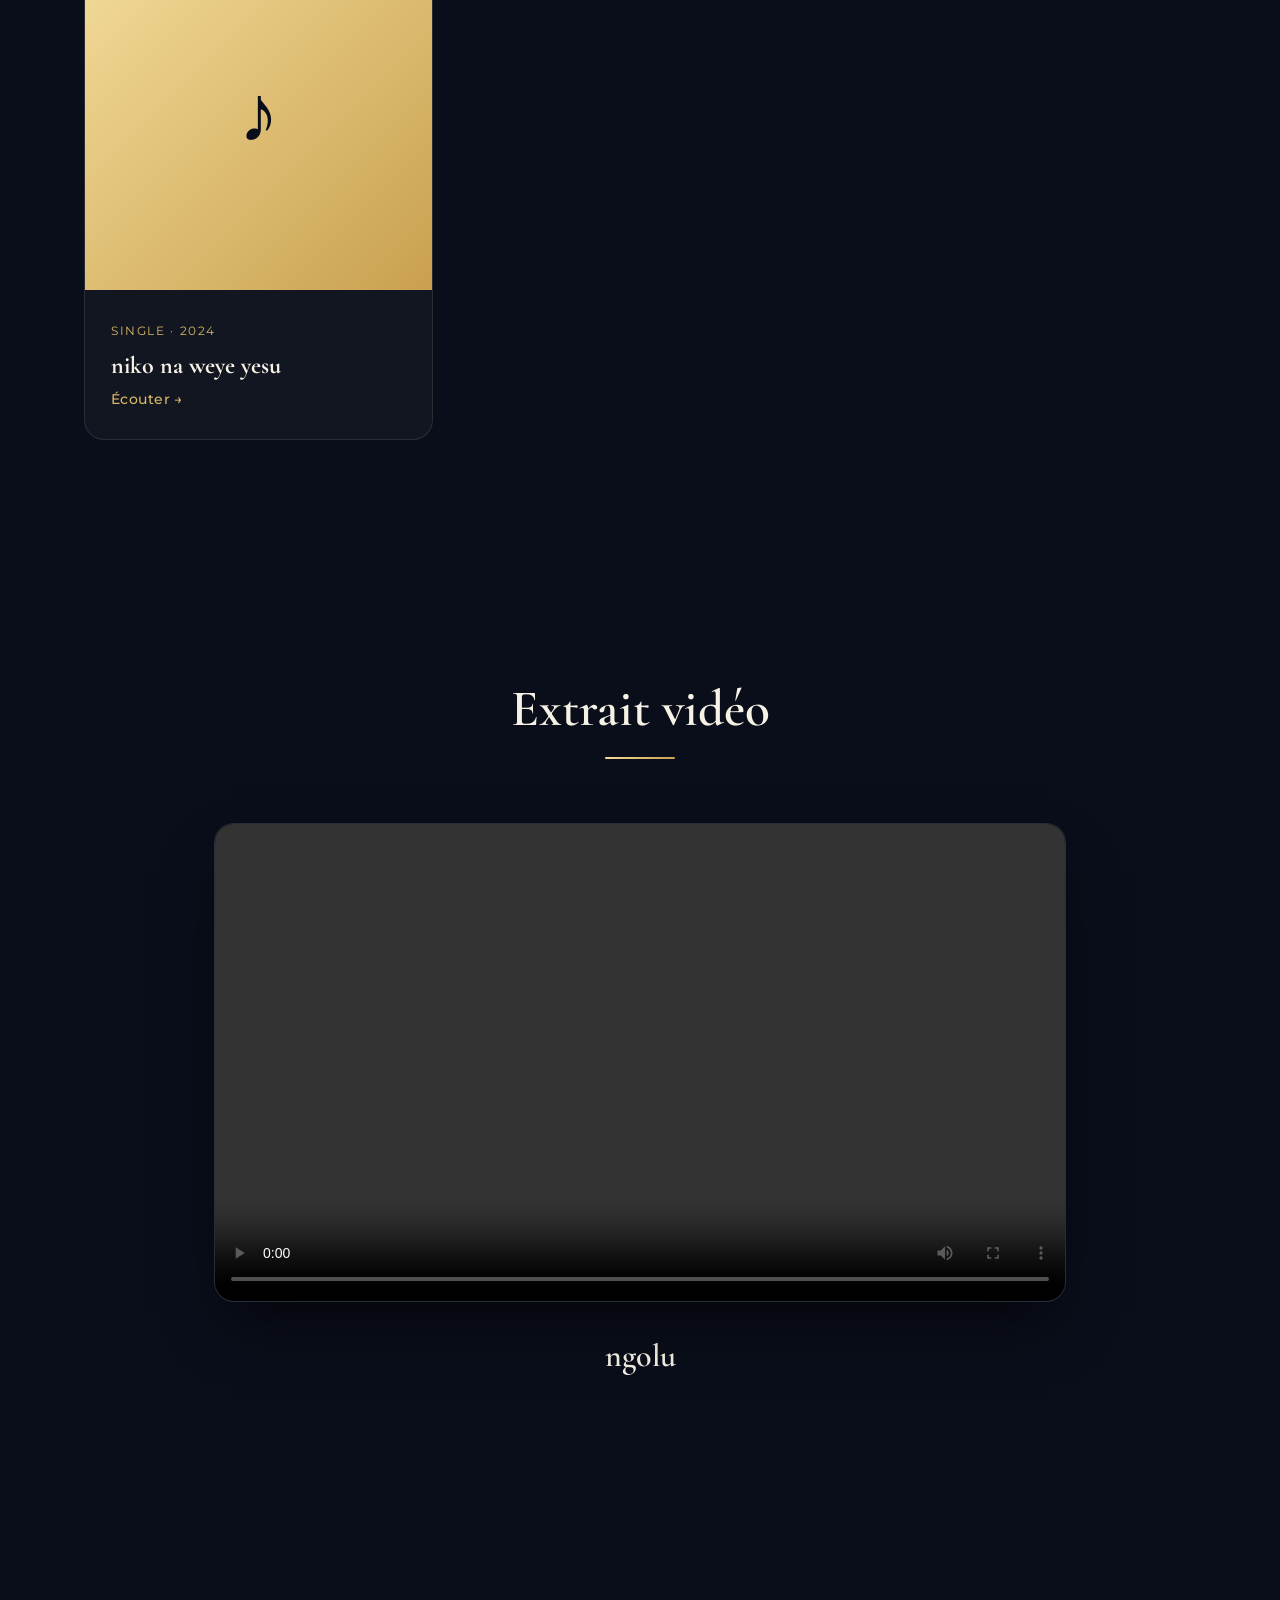
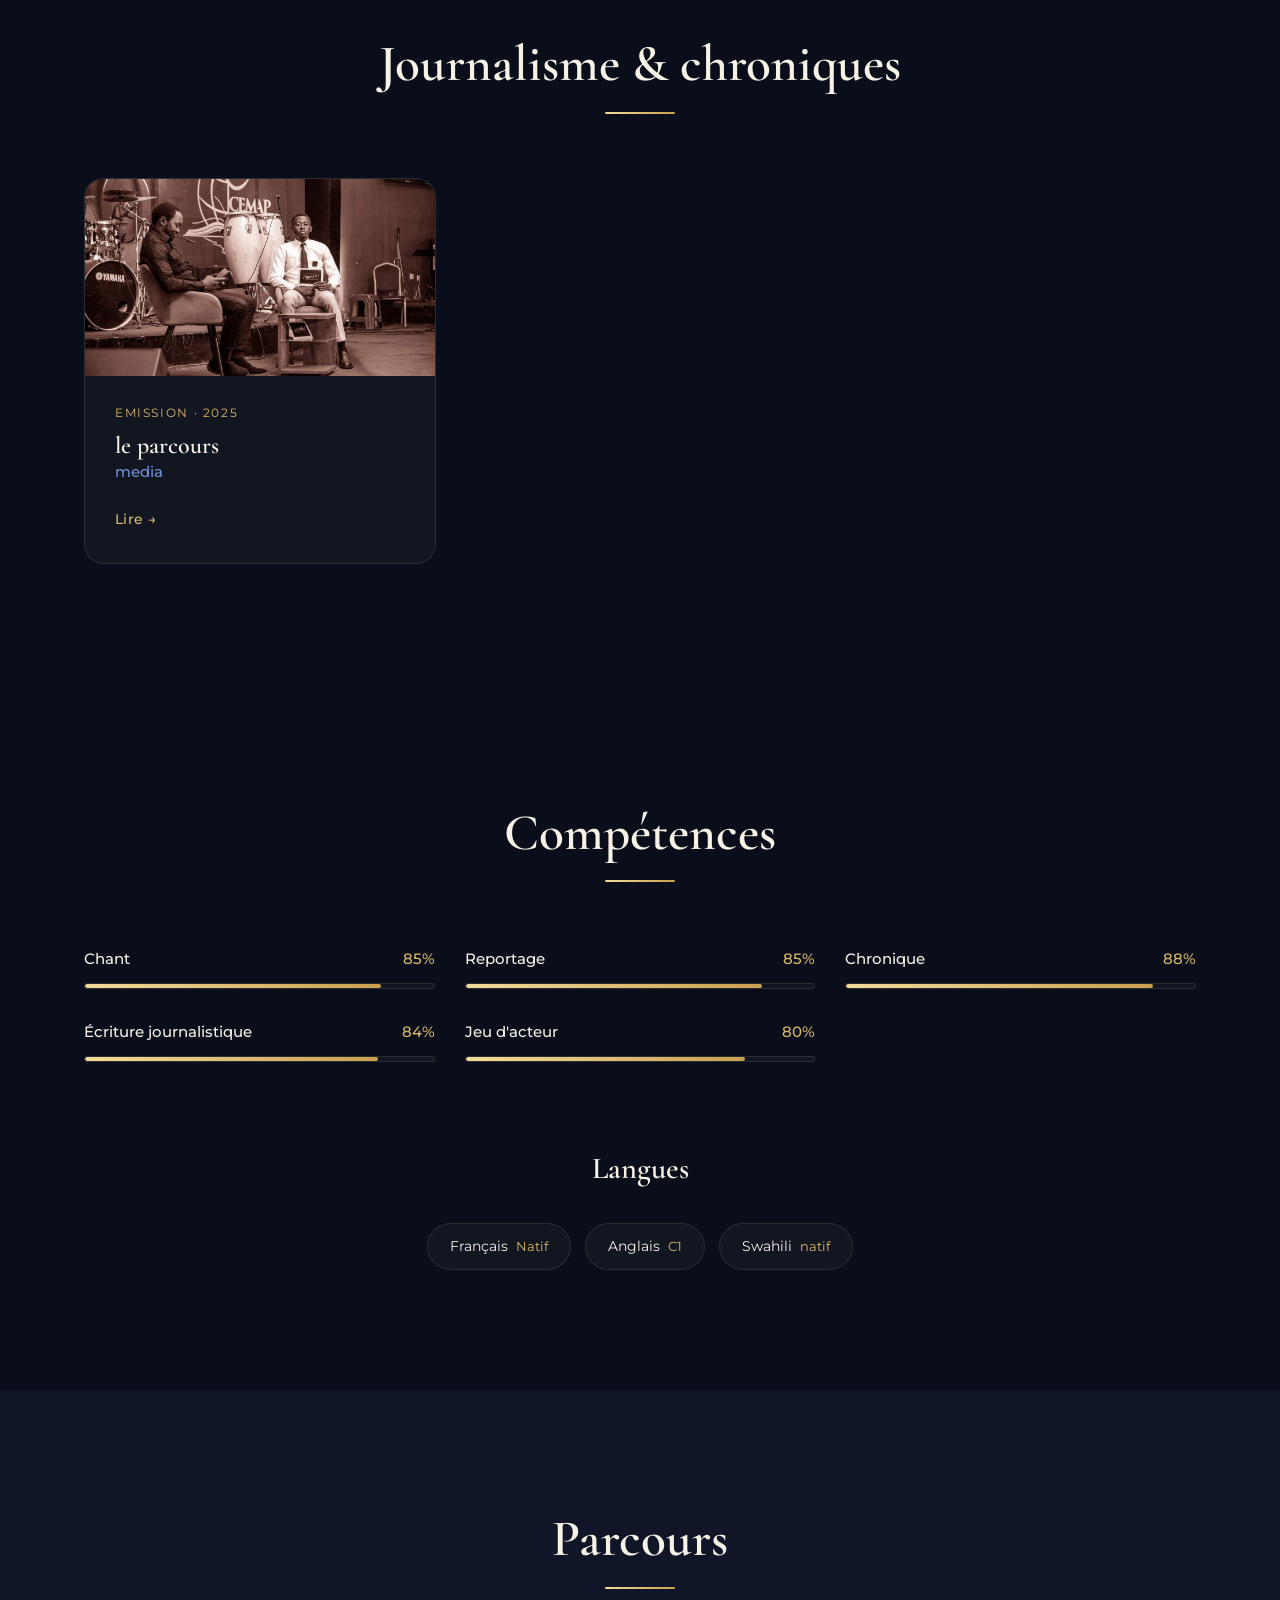
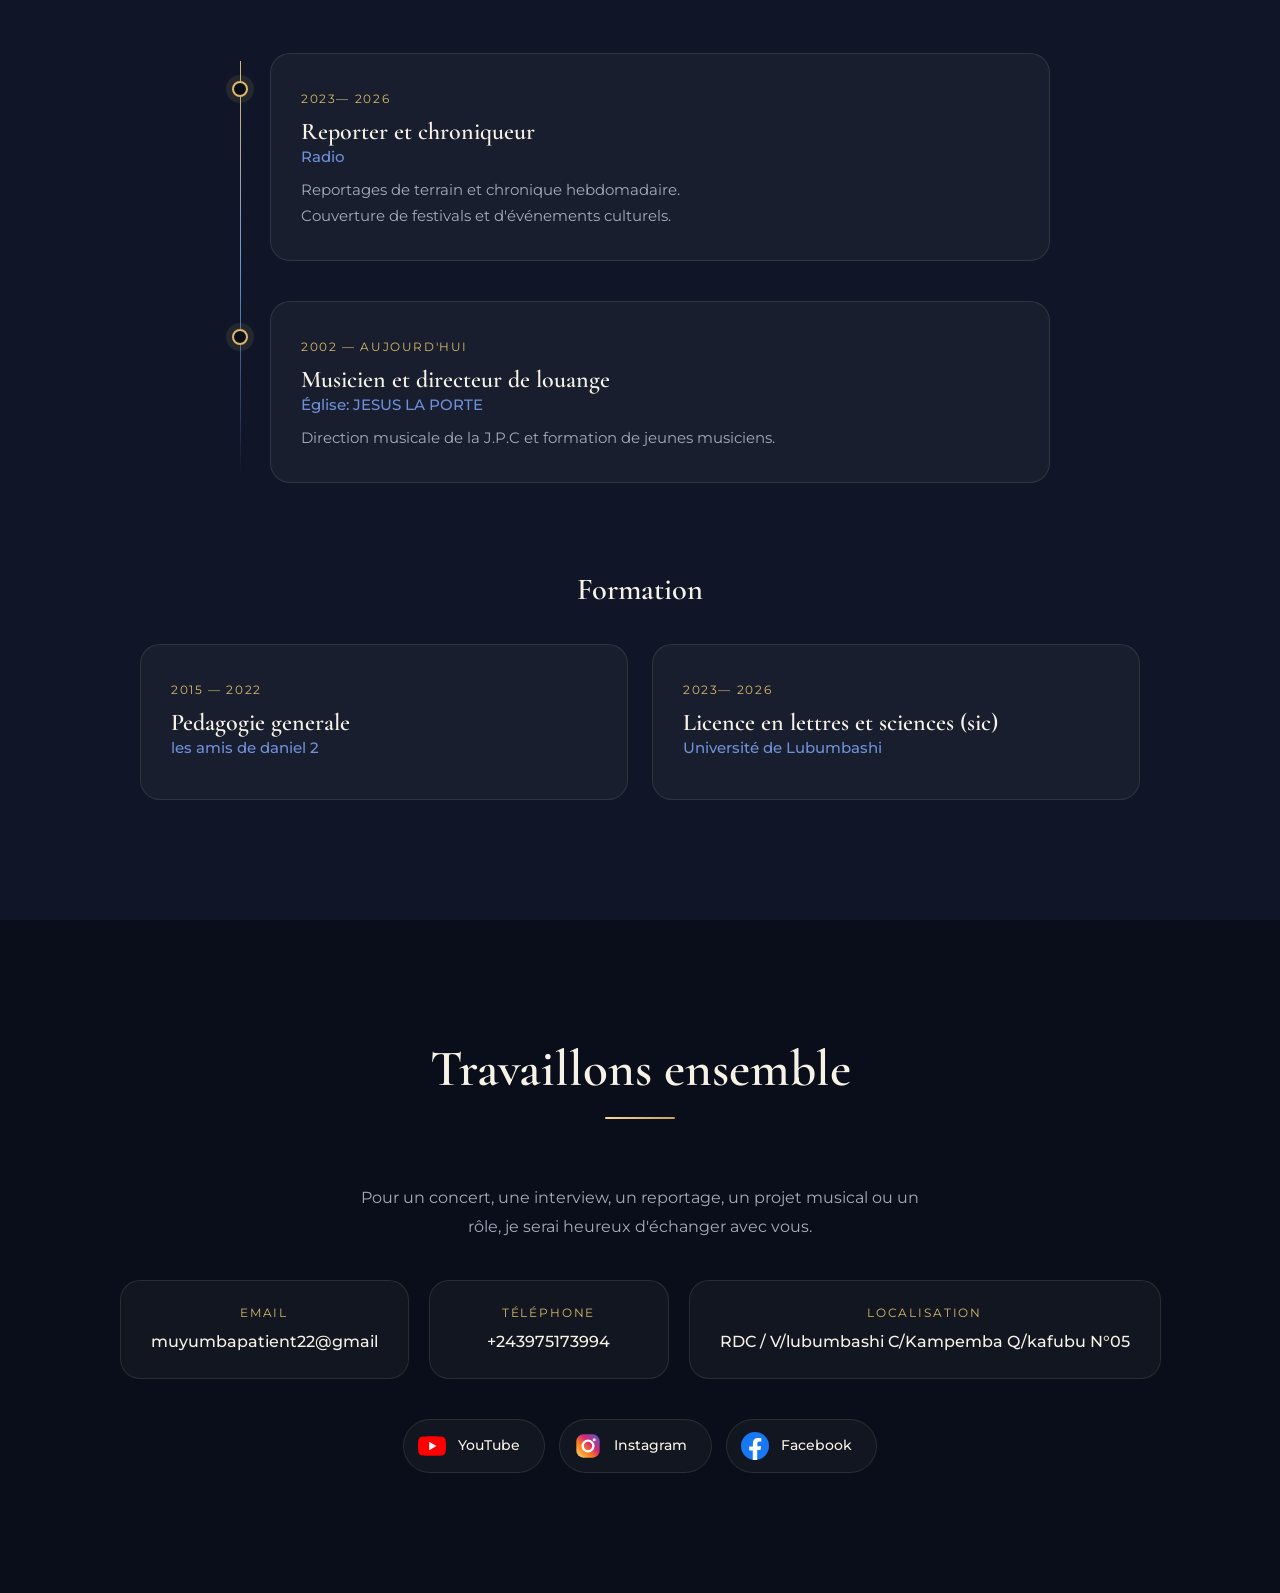
==== commit 42a0ead4: "Update print statement from 'Hello' to 'Goodbye'" ====
--- a/index.html
+++ b/index.html
@@ -523,9 +523,6 @@
     </div>
   </section>
 
-  <!-- Accès à l'éditeur -->
-  <a href="editeur.html" class="edit-fab" title="Modifier mes informations">✎ Modifier</a>
-
   <script src="datas.js"></script>
   <script>
         /* ===== Utilitaires ===== */
